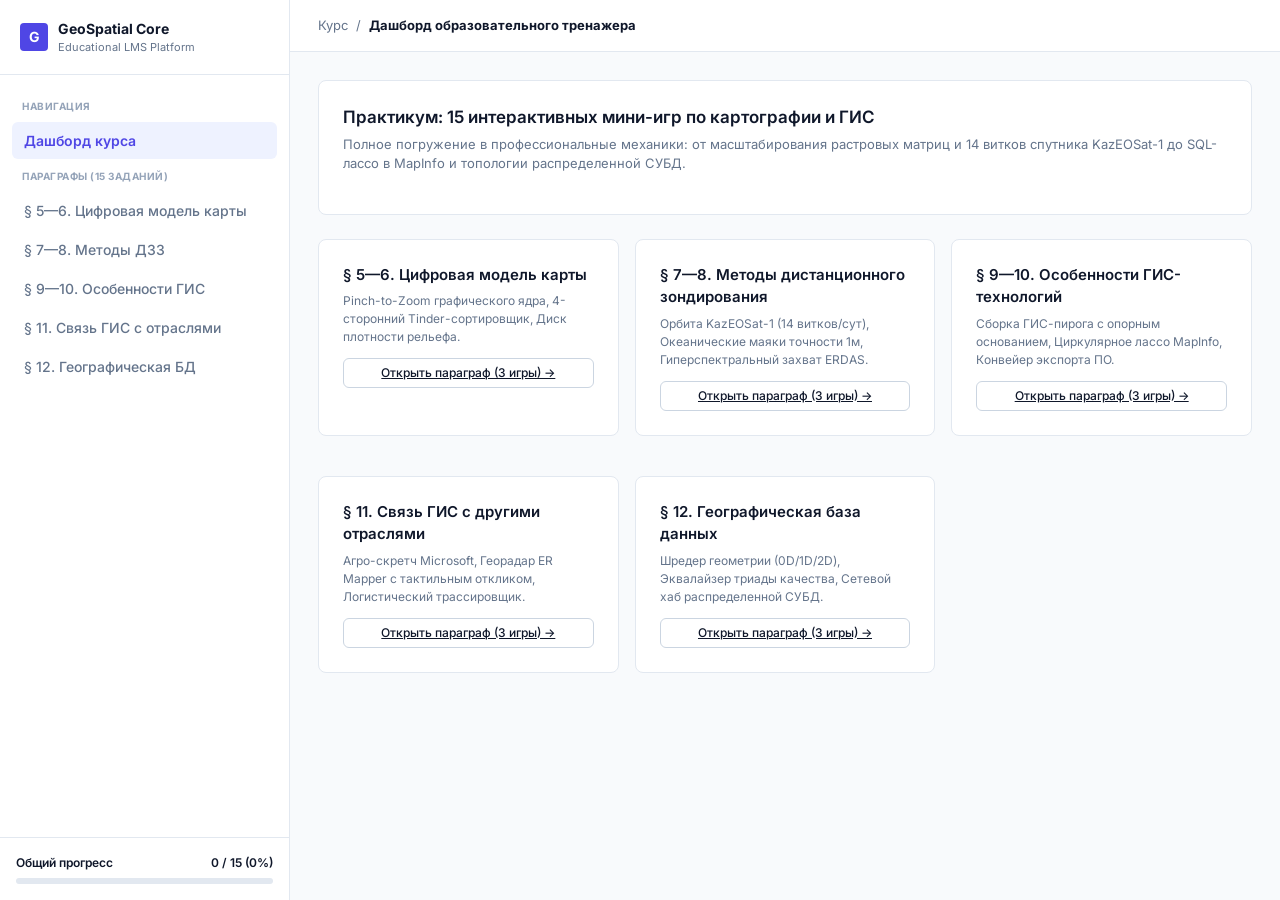
==== index.html @ bfe34178 "updates" ====
<!DOCTYPE html>
<html lang="ru">
<head>
  <meta charset="UTF-8">
  <meta name="viewport" content="width=device-width, initial-scale=1.0">
  <title>GeoSpatial Core LMS — 15 Интерактивных модулей</title>
  <link rel="stylesheet" href="styles.css">
  <link href="https://fonts.googleapis.com/css2?family=Inter:wght@400;500;600;700&family=JetBrains+Mono:wght@400;600&display=swap" rel="stylesheet">
</head>
<body>
  <div class="app-container">
    <aside class="sidebar">
      <div class="brand">
        <div class="brand-icon">G</div>
        <div>
          <strong style="font-size:14px;">GeoSpatial Core</strong>
          <div style="font-size:11px; color:var(--text-muted);">Educational LMS Platform</div>
        </div>
      </div>
      <nav class="nav-group">
        <div class="nav-label">Навигация</div>
        <a href="index.html" class="nav-item active">Дашборд курса</a>
        <div class="nav-label">Параграфы (15 заданий)</div>
        <a href="p5-6.html" class="nav-item">§ 5—6. Цифровая модель карты</a>
        <a href="p7-8.html" class="nav-item">§ 7—8. Методы ДЗЗ</a>
        <a href="p9-10.html" class="nav-item">§ 9—10. Особенности ГИС</a>
        <a href="p11.html" class="nav-item">§ 11. Связь ГИС с отраслями</a>
        <a href="p12.html" class="nav-item">§ 12. Географическая БД</a>
      </nav>
      <div class="sidebar-foot">
        <div style="display:flex; justify-content:space-between; font-size:12px; font-weight:600;">
          <span>Общий прогресс</span>
          <span id="global-label">0 / 15 (0%)</span>
        </div>
        <div class="prog-bar"><div class="prog-fill" id="global-fill"></div></div>
      </div>
    </aside>

    <div class="main-wrapper">
      <header class="header-bar">
        <div class="crumb"><span>Курс</span> <span>/</span> <strong>Дашборд образовательного тренажера</strong></div>
      </header>
      <main class="content">
        <div class="card">
          <h1 class="card-title">Практикум: 15 интерактивных мини-игр по картографии и ГИС</h1>
          <p class="card-subtitle">Полное погружение в профессиональные механики: от масштабирования растровых матриц и 14 витков спутника KazEOSat-1 до SQL-лассо в MapInfo и топологии распределенной СУБД.</p>
        </div>

        <div style="display:grid; grid-template-columns: repeat(auto-fit, minmax(300px, 1fr)); gap:16px;">
          <div class="card">
            <h2 style="font-size:15px; font-weight:600;">§ 5—6. Цифровая модель карты</h2>
            <p style="font-size:12px; color:var(--text-muted); margin:6px 0 12px;">Pinch-to-Zoom графического ядра, 4-сторонний Tinder-сортировщик, Диск плотности рельефа.</p>
            <a href="p5-6.html" class="btn btn-secondary btn-sm" style="width:100%;">Открыть параграф (3 игры) →</a>
          </div>
          <div class="card">
            <h2 style="font-size:15px; font-weight:600;">§ 7—8. Методы дистанционного зондирования</h2>
            <p style="font-size:12px; color:var(--text-muted); margin:6px 0 12px;">Орбита KazEOSat-1 (14 витков/сут), Океанические маяки точности 1м, Гиперспектральный захват ERDAS.</p>
            <a href="p7-8.html" class="btn btn-secondary btn-sm" style="width:100%;">Открыть параграф (3 игры) →</a>
          </div>
          <div class="card">
            <h2 style="font-size:15px; font-weight:600;">§ 9—10. Особенности ГИС-технологий</h2>
            <p style="font-size:12px; color:var(--text-muted); margin:6px 0 12px;">Сборка ГИС-пирога с опорным основанием, Циркулярное лассо MapInfo, Конвейер экспорта ПО.</p>
            <a href="p9-10.html" class="btn btn-secondary btn-sm" style="width:100%;">Открыть параграф (3 игры) →</a>
          </div>
          <div class="card">
            <h2 style="font-size:15px; font-weight:600;">§ 11. Связь ГИС с другими отраслями</h2>
            <p style="font-size:12px; color:var(--text-muted); margin:6px 0 12px;">Агро-скретч Microsoft, Георадар ER Mapper с тактильным откликом, Логистический трассировщик.</p>
            <a href="p11.html" class="btn btn-secondary btn-sm" style="width:100%;">Открыть параграф (3 игры) →</a>
          </div>
          <div class="card">
            <h2 style="font-size:15px; font-weight:600;">§ 12. Географическая база данных</h2>
            <p style="font-size:12px; color:var(--text-muted); margin:6px 0 12px;">Шредер геометрии (0D/1D/2D), Эквалайзер триады качества, Сетевой хаб распределенной СУБД.</p>
            <a href="p12.html" class="btn btn-secondary btn-sm" style="width:100%;">Открыть параграф (3 игры) →</a>
          </div>
        </div>
      </main>
    </div>
  </div>
  <script src="app.js"></script>
</body>
</html>
---- styles.css ----
/* ==========================================================================
   GeoSpatial Core — Strict SaaS Design System (Light Theme)
   ========================================================================== */
:root {
  --bg-app: #f8fafc;
  --bg-surface: #ffffff;
  --bg-subtle: #f1f5f9;
  --bg-hover: #e2e8f0;
  
  --border: #e2e8f0;
  --border-strong: #cbd5e1;
  --border-focus: #4f46e5;

  --text-main: #0f172a;
  --text-muted: #64748b;
  --text-light: #94a3b8;

  --accent: #4f46e5;
  --accent-hover: #4338ca;
  --accent-subtle: #eef2ff;

  --success: #10b981;
  --success-bg: #ecfdf5;
  --success-border: #a7f3d0;
  --success-text: #065f46;

  --danger: #ef4444;
  --danger-bg: #fef2f2;
  --danger-border: #fecaca;
  --danger-text: #991b1b;

  --warning-bg: #fffbeb;
  --warning-border: #fde68a;
  --warning-text: #92400e;

  --radius-sm: 4px;
  --radius-md: 6px;
  --radius-lg: 8px;

  --font-sans: 'Inter', -apple-system, BlinkMacSystemFont, 'Segoe UI', Roboto, sans-serif;
  --font-mono: 'JetBrains Mono', 'Fira Code', Menlo, monospace;
}

* { box-sizing: border-box; margin: 0; padding: 0; }
body {
  background-color: var(--bg-app);
  color: var(--text-main);
  font-family: var(--font-sans);
  font-size: 14px;
  line-height: 1.5;
  -webkit-font-smoothing: antialiased;
}

.app-container { display: flex; min-height: 100vh; }

/* Sidebar */
.sidebar {
  width: 290px;
  background: var(--bg-surface);
  border-right: 1px solid var(--border);
  display: flex;
  flex-direction: column;
  flex-shrink: 0;
}
.brand {
  padding: 18px 20px;
  border-bottom: 1px solid var(--border);
  display: flex;
  align-items: center;
  gap: 10px;
}
.brand-icon {
  width: 28px;
  height: 28px;
  background: var(--accent);
  color: #fff;
  border-radius: var(--radius-sm);
  display: grid;
  place-items: center;
  font-weight: 700;
}
.nav-group { padding: 16px 12px; flex-grow: 1; overflow-y: auto; }
.nav-label {
  font-size: 10px;
  font-weight: 700;
  color: var(--text-light);
  text-transform: uppercase;
  letter-spacing: 0.05em;
  padding: 8px 10px;
}
.nav-item {
  display: flex;
  align-items: center;
  justify-content: space-between;
  padding: 8px 12px;
  color: var(--text-muted);
  text-decoration: none;
  border-radius: var(--radius-md);
  font-weight: 500;
  margin-bottom: 2px;
  transition: all 0.15s;
}
.nav-item:hover { background: var(--bg-subtle); color: var(--text-main); }
.nav-item.active { background: var(--accent-subtle); color: var(--accent); font-weight: 600; }
.badge {
  font-size: 10px;
  font-family: var(--font-mono);
  padding: 2px 6px;
  border-radius: var(--radius-sm);
  background: var(--bg-hover);
  color: var(--text-muted);
}
.badge.done { background: var(--success-bg); color: var(--success); font-weight: 600; }

.sidebar-foot { padding: 16px; border-top: 1px solid var(--border); }
.prog-bar { height: 6px; background: var(--border); border-radius: 99px; overflow: hidden; margin-top: 6px; }
.prog-fill { height: 100%; background: var(--accent); width: 0%; transition: width 0.3s ease; }

/* Main Wrapper */
.main-wrapper { flex-grow: 1; display: flex; flex-direction: column; height: 100vh; overflow-y: auto; }
.header-bar {
  height: 52px;
  border-bottom: 1px solid var(--border);
  background: var(--bg-surface);
  display: flex;
  align-items: center;
  justify-content: space-between;
  padding: 0 28px;
  flex-shrink: 0;
}
.crumb { font-size: 13px; color: var(--text-muted); display: flex; gap: 8px; align-items: center; }
.crumb strong { color: var(--text-main); }

.content { padding: 28px; max-width: 1080px; width: 100%; margin: 0 auto; }

/* Cards & Containers */
.card {
  background: var(--bg-surface);
  border: 1px solid var(--border);
  border-radius: var(--radius-lg);
  padding: 24px;
  margin-bottom: 24px;
}
.card-title { font-size: 17px; font-weight: 600; color: var(--text-main); }
.card-subtitle { font-size: 13px; color: var(--text-muted); margin-top: 4px; margin-bottom: 16px; }

.btn {
  display: inline-flex;
  align-items: center;
  justify-content: center;
  gap: 6px;
  padding: 8px 16px;
  font-size: 13px;
  font-weight: 500;
  border-radius: var(--radius-md);
  border: 1px solid transparent;
  cursor: pointer;
  transition: all 0.15s ease;
  font-family: inherit;
}
.btn-primary { background: var(--accent); color: #fff; }
.btn-primary:hover { background: var(--accent-hover); }
.btn-secondary { background: var(--bg-surface); border-color: var(--border-strong); color: var(--text-main); }
.btn-secondary:hover { background: var(--bg-subtle); }
.btn-sm { padding: 5px 10px; font-size: 12px; }

.status-callout {
  padding: 12px 16px;
  border-radius: var(--radius-md);
  margin-top: 14px;
  font-size: 13px;
  display: none;
}
.status-callout.show { display: block; }
.status-callout.ok { background: var(--success-bg); border: 1px solid var(--success-border); color: var(--success-text); }
.status-callout.err { background: var(--danger-bg); border: 1px solid var(--danger-border); color: var(--danger-text); }

/* Interactive Chips & Slots */
.token-chip {
  padding: 8px 14px;
  background: var(--bg-surface);
  border: 1.5px solid var(--border-strong);
  border-radius: var(--radius-md);
  font-size: 12px;
  font-weight: 600;
  cursor: pointer;
  user-select: none;
  transition: all 0.15s ease;
  display: inline-flex;
  align-items: center;
  gap: 6px;
}
.token-chip:hover { border-color: var(--accent); background: var(--bg-subtle); }
.token-chip.selected {
  border-color: var(--accent) !important;
  background-color: var(--accent-subtle) !important;
  color: var(--accent) !important;
  box-shadow: 0 0 0 3px rgba(79, 70, 229, 0.2);
  transform: translateY(-2px);
}
.token-chip.disabled { opacity: 0.35; pointer-events: none; }

.layer-slot, .map-window {
  cursor: pointer;
  transition: all 0.15s ease;
}
.layer-slot:hover, .map-window:hover { border-color: var(--accent); }
.layer-slot.filled {
  border-style: solid;
  border-color: var(--accent);
  background: var(--accent-subtle);
  color: var(--accent);
  font-weight: 600;
}

.drag-hint { font-size: 11px; color: var(--text-light); margin-top: 6px; display: flex; align-items: center; gap: 4px; }

/* § 5-6 Game 1: Zoom Split */
.zoom-split { display: grid; grid-template-columns: 1fr 1fr; gap: 14px; }
.map-window {
  background: #fff;
  border: 2px dashed var(--border-strong);
  border-radius: var(--radius-md);
  height: 220px;
  display: flex;
  flex-direction: column;
  align-items: center;
  justify-content: center;
  position: relative;
  overflow: hidden;
  user-select: none;
}
.pixel-canvas-box {
  width: 100px;
  height: 100px;
  display: flex;
  align-items: center;
  justify-content: center;
  transition: transform 0.2s cubic-bezier(0.4, 0, 0.2, 1);
}

/* § 5-6 Game 2: Tinder Swipe */
.tinder-zone {
  height: 300px;
  position: relative;
  display: flex;
  align-items: center;
  justify-content: center;
  background: var(--bg-app);
  border: 1px solid var(--border);
  border-radius: var(--radius-md);
  overflow: hidden;
  touch-action: none;
}
.swipe-target {
  position: absolute;
  font-size: 11px;
  font-weight: 700;
  color: var(--text-muted);
  padding: 6px 12px;
  background: var(--bg-surface);
  border: 1px solid var(--border-strong);
  border-radius: var(--radius-sm);
  z-index: 2;
  pointer-events: none;
}
.swipe-top { top: 10px; }
.swipe-right { right: 10px; }
.swipe-bottom { bottom: 10px; }
.swipe-left { left: 10px; }

.tinder-card {
  width: 240px;
  min-height: 130px;
  padding: 20px;
  background: var(--bg-surface);
  border: 1.5px solid var(--border-strong);
  border-radius: var(--radius-lg);
  box-shadow: 0 10px 25px -5px rgba(0, 0, 0, 0.08);
  display: flex;
  align-items: center;
  justify-content: center;
  text-align: center;
  font-weight: 600;
  font-size: 14px;
  cursor: grab;
  user-select: none;
  position: absolute;
  z-index: 10;
  transition: box-shadow 0.2s ease;
}
.tinder-card:active { cursor: grabbing; box-shadow: 0 20px 30px -10px rgba(0, 0, 0, 0.15); }

/* § 5-6 Game 3: Rotary Dial */
.rotary-layout {
  display: grid;
  grid-template-columns: 1fr 220px;
  gap: 20px;
  align-items: center;
}
.landscape-view {
  height: 200px;
  background: #ffffff;
  border: 1px solid var(--border);
  border-radius: var(--radius-md);
  position: relative;
  overflow: hidden;
}
.rotary-controller {
  display: flex;
  flex-direction: column;
  align-items: center;
  justify-content: center;
}
.dial-housing {
  width: 140px;
  height: 140px;
  border-radius: 50%;
  background: conic-gradient(from 0deg, #e2e8f0, #ffffff, #cbd5e1, #ffffff, #e2e8f0);
  border: 3px solid var(--border-strong);
  box-shadow: inset 0 2px 4px rgba(255,255,255,0.8), 0 6px 16px rgba(0,0,0,0.1);
  position: relative;
  cursor: pointer;
  touch-action: none;
  user-select: none;
}
.dial-marker {
  position: absolute;
  top: 12px;
  left: 50%;
  transform: translateX(-50%);
  width: 10px;
  height: 10px;
  background: var(--accent);
  border-radius: 50%;
  box-shadow: 0 0 6px var(--accent);
}

/* Canvas Tracers */
.canvas-holder {
  position: relative;
  width: 100%;
  height: 240px;
  background: #ffffff;
  border: 1px solid var(--border);
  border-radius: var(--radius-md);
  touch-action: none;
}
canvas { width: 100%; height: 100%; display: block; }

/* § 9-10 Game 1: Layer Stacking */
.stack-bench { display: grid; grid-template-columns: 240px 1fr; gap: 16px; min-height: 230px; }
.layer-slot {
  border: 2px dashed var(--border-strong);
  border-radius: var(--radius-md);
  height: 46px;
  margin-bottom: 8px;
  display: grid;
  place-items: center;
  font-size: 12px;
  color: var(--text-muted);
}

/* § 12 Game 2: Audio Sliders */
.faders-grid { display: flex; justify-content: space-around; padding: 20px 0; background: var(--bg-surface); border: 1px solid var(--border); border-radius: var(--radius-md); }
.fader-col { display: flex; flex-direction: column; align-items: center; gap: 12px; }
.fader-col input[type=range] {
  writing-mode: vertical-lr;
  direction: rtl;
  width: 20px;
  height: 140px;
  cursor: pointer;
}

@media (max-width: 768px) {
  .app-container { flex-direction: column; }
  .sidebar { width: 100%; }
  .main-wrapper { height: auto; }
  .zoom-split, .stack-bench, .rotary-layout { grid-template-columns: 1fr; }
}

/* ==========================================================================
   TRUE 3D SCENE & ISOMETRIC PROJECTIONS
   ========================================================================== */

/* 3D Изометрическая сцена слоев ГИС */
.scene-3d-wrapper {
  perspective: 1000px;
  width: 100%;
  height: 320px;
  background: radial-gradient(circle at 50% 30%, #ffffff 0%, #f1f5f9 100%);
  border: 1px solid var(--border);
  border-radius: var(--radius-md);
  display: flex;
  align-items: center;
  justify-content: center;
  overflow: hidden;
  position: relative;
}

.stage-3d {
  width: 260px;
  height: 200px;
  position: relative;
  transform-style: preserve-3d;
  transform: rotateX(55deg) rotateZ(-35deg);
  transition: transform 0.5s cubic-bezier(0.2, 0.8, 0.2, 1);
}

.layer-plane-3d {
  position: absolute;
  width: 100%;
  height: 100%;
  border-radius: var(--radius-md);
  border: 2px dashed var(--border-strong);
  background: rgba(255, 255, 255, 0.7);
  box-shadow: 0 10px 20px rgba(0, 0, 0, 0.05);
  display: flex;
  flex-direction: column;
  align-items: center;
  justify-content: center;
  font-weight: 600;
  font-size: 13px;
  transition: all 0.4s cubic-bezier(0.34, 1.56, 0.64, 1);
  transform: translateZ(var(--z-offset, 0px));
}

.layer-plane-3d.filled {
  border-style: solid;
  border-color: var(--accent);
  background: rgba(238, 242, 255, 0.85);
  color: var(--accent);
  box-shadow: 0 15px 30px rgba(79, 70, 229, 0.15);
}

.layer-plane-3d.locked-base {
  border-color: #10b981 !important;
  background: rgba(236, 253, 245, 0.9) !important;
  color: #065f46 !important;
}

/* 3D Canvas вьюпорты */
.viewport-3d-canvas {
  width: 100%;
  height: 250px;
  background: #ffffff;
  border: 1px solid var(--border);
  border-radius: var(--radius-md);
  cursor: grab;
  touch-action: none;
}
.viewport-3d-canvas:active {
  cursor: grabbing;
}
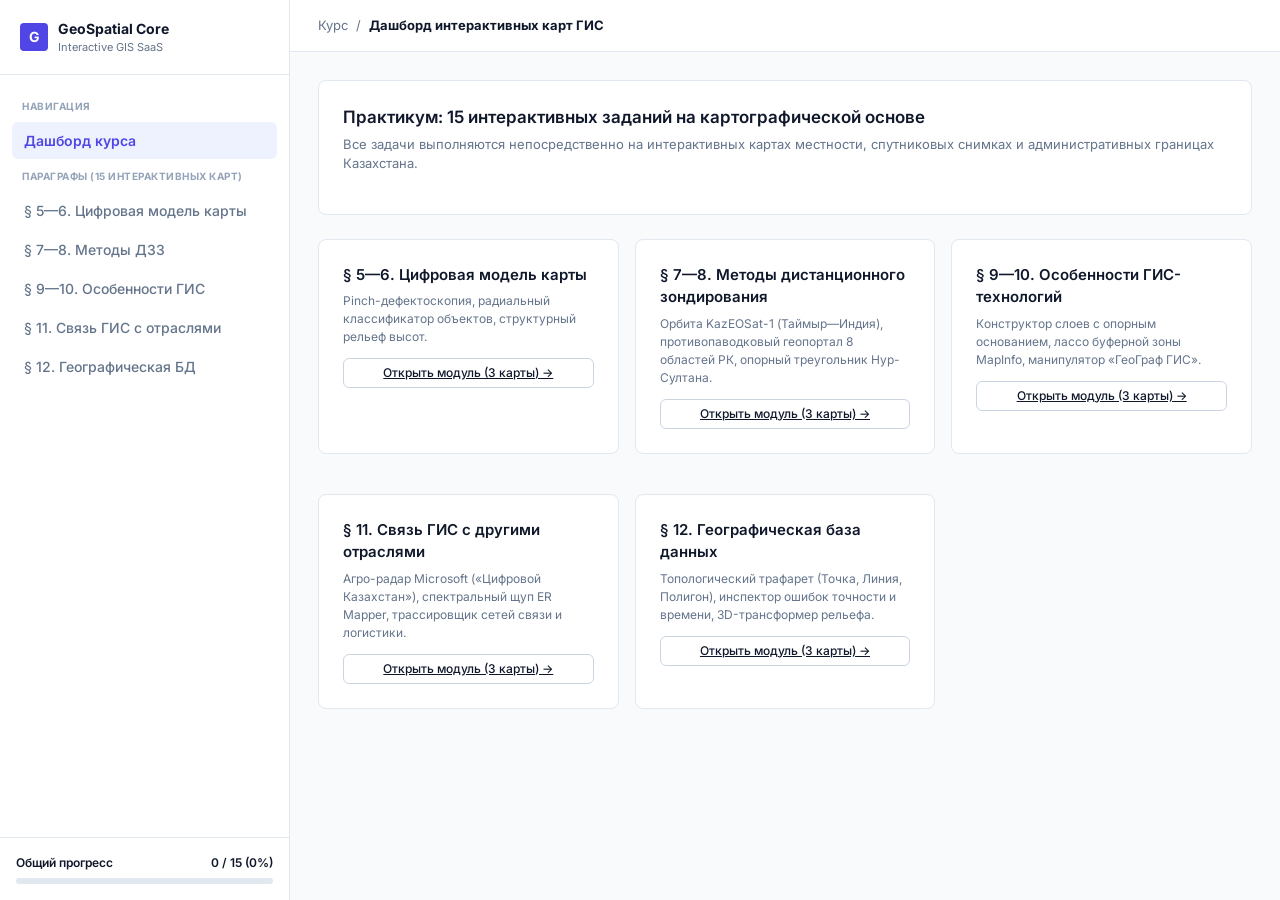
==== commit 45e2182c: "update" ====
--- a/index.html
+++ b/index.html
@@ -3,7 +3,7 @@
 <head>
   <meta charset="UTF-8">
   <meta name="viewport" content="width=device-width, initial-scale=1.0">
-  <title>GeoSpatial Core LMS — 15 Интерактивных модулей</title>
+  <title>GeoSpatial Core LMS — Цифровые карты и ДЗЗ</title>
   <link rel="stylesheet" href="styles.css">
   <link href="https://fonts.googleapis.com/css2?family=Inter:wght@400;500;600;700&family=JetBrains+Mono:wght@400;600&display=swap" rel="stylesheet">
 </head>
@@ -14,13 +14,13 @@
         <div class="brand-icon">G</div>
         <div>
           <strong style="font-size:14px;">GeoSpatial Core</strong>
-          <div style="font-size:11px; color:var(--text-muted);">Educational LMS Platform</div>
+          <div style="font-size:11px; color:var(--text-muted);">Interactive GIS SaaS</div>
         </div>
       </div>
       <nav class="nav-group">
         <div class="nav-label">Навигация</div>
         <a href="index.html" class="nav-item active">Дашборд курса</a>
-        <div class="nav-label">Параграфы (15 заданий)</div>
+        <div class="nav-label">Параграфы (15 интерактивных карт)</div>
         <a href="p5-6.html" class="nav-item">§ 5—6. Цифровая модель карты</a>
         <a href="p7-8.html" class="nav-item">§ 7—8. Методы ДЗЗ</a>
         <a href="p9-10.html" class="nav-item">§ 9—10. Особенности ГИС</a>
@@ -38,39 +38,39 @@
 
     <div class="main-wrapper">
       <header class="header-bar">
-        <div class="crumb"><span>Курс</span> <span>/</span> <strong>Дашборд образовательного тренажера</strong></div>
+        <div class="crumb"><span>Курс</span> <span>/</span> <strong>Дашборд интерактивных карт ГИС</strong></div>
       </header>
       <main class="content">
         <div class="card">
-          <h1 class="card-title">Практикум: 15 интерактивных мини-игр по картографии и ГИС</h1>
-          <p class="card-subtitle">Полное погружение в профессиональные механики: от масштабирования растровых матриц и 14 витков спутника KazEOSat-1 до SQL-лассо в MapInfo и топологии распределенной СУБД.</p>
+          <h1 class="card-title">Практикум: 15 интерактивных заданий на картографической основе</h1>
+          <p class="card-subtitle">Все задачи выполняются непосредственно на интерактивных картах местности, спутниковых снимках и административных границах Казахстана.</p>
         </div>
 
         <div style="display:grid; grid-template-columns: repeat(auto-fit, minmax(300px, 1fr)); gap:16px;">
           <div class="card">
             <h2 style="font-size:15px; font-weight:600;">§ 5—6. Цифровая модель карты</h2>
-            <p style="font-size:12px; color:var(--text-muted); margin:6px 0 12px;">Pinch-to-Zoom графического ядра, 4-сторонний Tinder-сортировщик, Диск плотности рельефа.</p>
-            <a href="p5-6.html" class="btn btn-secondary btn-sm" style="width:100%;">Открыть параграф (3 игры) →</a>
+            <p style="font-size:12px; color:var(--text-muted); margin:6px 0 12px;">Pinch-дефектоскопия, радиальный классификатор объектов, структурный рельеф высот.</p>
+            <a href="p5-6.html" class="btn btn-secondary btn-sm" style="width:100%;">Открыть модуль (3 карты) →</a>
           </div>
           <div class="card">
             <h2 style="font-size:15px; font-weight:600;">§ 7—8. Методы дистанционного зондирования</h2>
-            <p style="font-size:12px; color:var(--text-muted); margin:6px 0 12px;">Орбита KazEOSat-1 (14 витков/сут), Океанические маяки точности 1м, Гиперспектральный захват ERDAS.</p>
-            <a href="p7-8.html" class="btn btn-secondary btn-sm" style="width:100%;">Открыть параграф (3 игры) →</a>
+            <p style="font-size:12px; color:var(--text-muted); margin:6px 0 12px;">Орбита KazEOSat-1 (Таймыр—Индия), противопаводковый геопортал 8 областей РК, опорный треугольник Нур-Султана.</p>
+            <a href="p7-8.html" class="btn btn-secondary btn-sm" style="width:100%;">Открыть модуль (3 карты) →</a>
           </div>
           <div class="card">
             <h2 style="font-size:15px; font-weight:600;">§ 9—10. Особенности ГИС-технологий</h2>
-            <p style="font-size:12px; color:var(--text-muted); margin:6px 0 12px;">Сборка ГИС-пирога с опорным основанием, Циркулярное лассо MapInfo, Конвейер экспорта ПО.</p>
-            <a href="p9-10.html" class="btn btn-secondary btn-sm" style="width:100%;">Открыть параграф (3 игры) →</a>
+            <p style="font-size:12px; color:var(--text-muted); margin:6px 0 12px;">Конструктор слоев с опорным основанием, лассо буферной зоны MapInfo, манипулятор «ГеоГраф ГИС».</p>
+            <a href="p9-10.html" class="btn btn-secondary btn-sm" style="width:100%;">Открыть модуль (3 карты) →</a>
           </div>
           <div class="card">
             <h2 style="font-size:15px; font-weight:600;">§ 11. Связь ГИС с другими отраслями</h2>
-            <p style="font-size:12px; color:var(--text-muted); margin:6px 0 12px;">Агро-скретч Microsoft, Георадар ER Mapper с тактильным откликом, Логистический трассировщик.</p>
-            <a href="p11.html" class="btn btn-secondary btn-sm" style="width:100%;">Открыть параграф (3 игры) →</a>
+            <p style="font-size:12px; color:var(--text-muted); margin:6px 0 12px;">Агро-радар Microsoft («Цифровой Казахстан»), спектральный щуп ER Mapper, трассировщик сетей связи и логистики.</p>
+            <a href="p11.html" class="btn btn-secondary btn-sm" style="width:100%;">Открыть модуль (3 карты) →</a>
           </div>
           <div class="card">
             <h2 style="font-size:15px; font-weight:600;">§ 12. Географическая база данных</h2>
-            <p style="font-size:12px; color:var(--text-muted); margin:6px 0 12px;">Шредер геометрии (0D/1D/2D), Эквалайзер триады качества, Сетевой хаб распределенной СУБД.</p>
-            <a href="p12.html" class="btn btn-secondary btn-sm" style="width:100%;">Открыть параграф (3 игры) →</a>
+            <p style="font-size:12px; color:var(--text-muted); margin:6px 0 12px;">Топологический трафарет (Точка, Линия, Полигон), инспектор ошибок точности и времени, 3D-трансформер рельефа.</p>
+            <a href="p12.html" class="btn btn-secondary btn-sm" style="width:100%;">Открыть модуль (3 карты) →</a>
           </div>
         </div>
       </main>
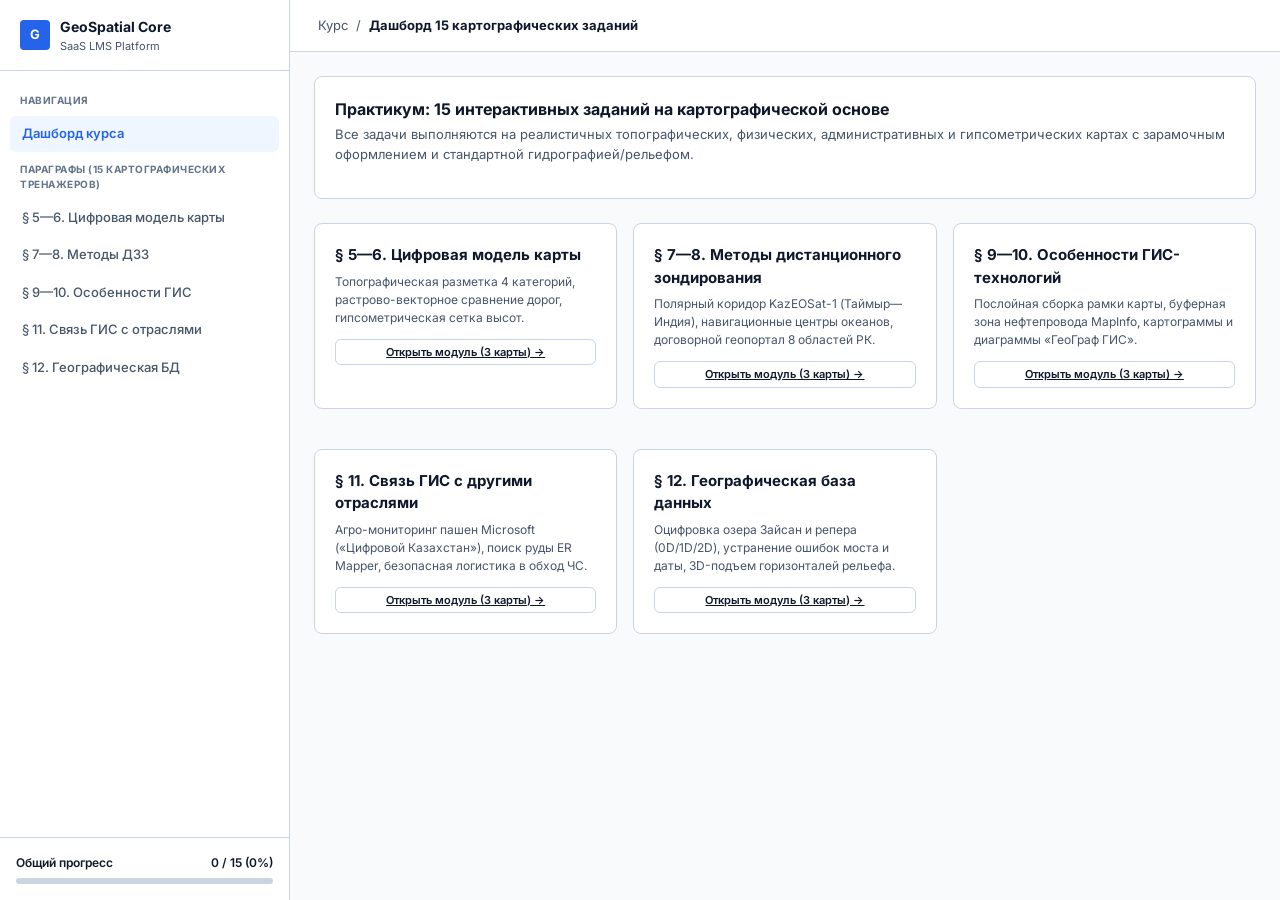
==== commit 249055fe: "update" ====
--- a/index.html
+++ b/index.html
@@ -3,7 +3,7 @@
 <head>
   <meta charset="UTF-8">
   <meta name="viewport" content="width=device-width, initial-scale=1.0">
-  <title>GeoSpatial Core LMS — Цифровые карты и ДЗЗ</title>
+  <title>GeoSpatial Core LMS — Картография и ГИС</title>
   <link rel="stylesheet" href="styles.css">
   <link href="https://fonts.googleapis.com/css2?family=Inter:wght@400;500;600;700&family=JetBrains+Mono:wght@400;600&display=swap" rel="stylesheet">
 </head>
@@ -14,13 +14,13 @@
         <div class="brand-icon">G</div>
         <div>
           <strong style="font-size:14px;">GeoSpatial Core</strong>
-          <div style="font-size:11px; color:var(--text-muted);">Interactive GIS SaaS</div>
+          <div style="font-size:11px; color:var(--text-muted);">SaaS LMS Platform</div>
         </div>
       </div>
       <nav class="nav-group">
         <div class="nav-label">Навигация</div>
         <a href="index.html" class="nav-item active">Дашборд курса</a>
-        <div class="nav-label">Параграфы (15 интерактивных карт)</div>
+        <div class="nav-label">Параграфы (15 картографических тренажеров)</div>
         <a href="p5-6.html" class="nav-item">§ 5—6. Цифровая модель карты</a>
         <a href="p7-8.html" class="nav-item">§ 7—8. Методы ДЗЗ</a>
         <a href="p9-10.html" class="nav-item">§ 9—10. Особенности ГИС</a>
@@ -38,38 +38,38 @@
 
     <div class="main-wrapper">
       <header class="header-bar">
-        <div class="crumb"><span>Курс</span> <span>/</span> <strong>Дашборд интерактивных карт ГИС</strong></div>
+        <div class="crumb"><span>Курс</span> <span>/</span> <strong>Дашборд 15 картографических заданий</strong></div>
       </header>
       <main class="content">
         <div class="card">
           <h1 class="card-title">Практикум: 15 интерактивных заданий на картографической основе</h1>
-          <p class="card-subtitle">Все задачи выполняются непосредственно на интерактивных картах местности, спутниковых снимках и административных границах Казахстана.</p>
+          <p class="card-subtitle">Все задачи выполняются на реалистичных топографических, физических, административных и гипсометрических картах с зарамочным оформлением и стандартной гидрографией/рельефом.</p>
         </div>
 
         <div style="display:grid; grid-template-columns: repeat(auto-fit, minmax(300px, 1fr)); gap:16px;">
           <div class="card">
-            <h2 style="font-size:15px; font-weight:600;">§ 5—6. Цифровая модель карты</h2>
-            <p style="font-size:12px; color:var(--text-muted); margin:6px 0 12px;">Pinch-дефектоскопия, радиальный классификатор объектов, структурный рельеф высот.</p>
+            <h2 style="font-size:15px; font-weight:700;">§ 5—6. Цифровая модель карты</h2>
+            <p style="font-size:12px; color:var(--text-muted); margin:6px 0 12px;">Топографическая разметка 4 категорий, растрово-векторное сравнение дорог, гипсометрическая сетка высот.</p>
             <a href="p5-6.html" class="btn btn-secondary btn-sm" style="width:100%;">Открыть модуль (3 карты) →</a>
           </div>
           <div class="card">
-            <h2 style="font-size:15px; font-weight:600;">§ 7—8. Методы дистанционного зондирования</h2>
-            <p style="font-size:12px; color:var(--text-muted); margin:6px 0 12px;">Орбита KazEOSat-1 (Таймыр—Индия), противопаводковый геопортал 8 областей РК, опорный треугольник Нур-Султана.</p>
+            <h2 style="font-size:15px; font-weight:700;">§ 7—8. Методы дистанционного зондирования</h2>
+            <p style="font-size:12px; color:var(--text-muted); margin:6px 0 12px;">Полярный коридор KazEOSat-1 (Таймыр—Индия), навигационные центры океанов, договорной геопортал 8 областей РК.</p>
             <a href="p7-8.html" class="btn btn-secondary btn-sm" style="width:100%;">Открыть модуль (3 карты) →</a>
           </div>
           <div class="card">
-            <h2 style="font-size:15px; font-weight:600;">§ 9—10. Особенности ГИС-технологий</h2>
-            <p style="font-size:12px; color:var(--text-muted); margin:6px 0 12px;">Конструктор слоев с опорным основанием, лассо буферной зоны MapInfo, манипулятор «ГеоГраф ГИС».</p>
+            <h2 style="font-size:15px; font-weight:700;">§ 9—10. Особенности ГИС-технологий</h2>
+            <p style="font-size:12px; color:var(--text-muted); margin:6px 0 12px;">Послойная сборка рамки карты, буферная зона нефтепровода MapInfo, картограммы и диаграммы «ГеоГраф ГИС».</p>
             <a href="p9-10.html" class="btn btn-secondary btn-sm" style="width:100%;">Открыть модуль (3 карты) →</a>
           </div>
           <div class="card">
-            <h2 style="font-size:15px; font-weight:600;">§ 11. Связь ГИС с другими отраслями</h2>
-            <p style="font-size:12px; color:var(--text-muted); margin:6px 0 12px;">Агро-радар Microsoft («Цифровой Казахстан»), спектральный щуп ER Mapper, трассировщик сетей связи и логистики.</p>
+            <h2 style="font-size:15px; font-weight:700;">§ 11. Связь ГИС с другими отраслями</h2>
+            <p style="font-size:12px; color:var(--text-muted); margin:6px 0 12px;">Агро-мониторинг пашен Microsoft («Цифровой Казахстан»), поиск руды ER Mapper, безопасная логистика в обход ЧС.</p>
             <a href="p11.html" class="btn btn-secondary btn-sm" style="width:100%;">Открыть модуль (3 карты) →</a>
           </div>
           <div class="card">
-            <h2 style="font-size:15px; font-weight:600;">§ 12. Географическая база данных</h2>
-            <p style="font-size:12px; color:var(--text-muted); margin:6px 0 12px;">Топологический трафарет (Точка, Линия, Полигон), инспектор ошибок точности и времени, 3D-трансформер рельефа.</p>
+            <h2 style="font-size:15px; font-weight:700;">§ 12. Географическая база данных</h2>
+            <p style="font-size:12px; color:var(--text-muted); margin:6px 0 12px;">Оцифровка озера Зайсан и репера (0D/1D/2D), устранение ошибок моста и даты, 3D-подъем горизонталей рельефа.</p>
             <a href="p12.html" class="btn btn-secondary btn-sm" style="width:100%;">Открыть модуль (3 карты) →</a>
           </div>
         </div>
--- a/styles.css
+++ b/styles.css
@@ -1,5 +1,5 @@
 /* ==========================================================================
-   GeoSpatial Core — Strict SaaS Design System (Light Theme)
+   GeoSpatial Core — Cartographic SaaS Design System (Light Theme)
    ========================================================================== */
 :root {
   --bg-app: #f8fafc;
@@ -7,38 +7,42 @@
   --bg-subtle: #f1f5f9;
   --bg-hover: #e2e8f0;
   
-  --border: #e2e8f0;
-  --border-strong: #cbd5e1;
-  --border-focus: #4f46e5;
+  --border: #cbd5e1;
+  --border-strong: #94a3b8;
+  --border-focus: #3b82f6;
 
   --text-main: #0f172a;
-  --text-muted: #64748b;
-  --text-light: #94a3b8;
-
-  --accent: #4f46e5;
-  --accent-hover: #4338ca;
-  --accent-subtle: #eef2ff;
-
-  --success: #10b981;
-  --success-bg: #ecfdf5;
-  --success-border: #a7f3d0;
-  --success-text: #065f46;
-
-  --danger: #ef4444;
+  --text-muted: #475569;
+  --text-light: #64748b;
+
+  --accent: #2563eb;
+  --accent-hover: #1d4ed8;
+  --accent-subtle: #eff6ff;
+
+  --topo-water: #0284c7;
+  --topo-water-bg: #e0f2fe;
+  --topo-forest: #15803d;
+  --topo-forest-bg: #dcfce7;
+  --topo-contour: #9a3412;
+  --topo-contour-bg: #ffedd5;
+  --topo-road: #dc2626;
+
+  --success: #16a34a;
+  --success-bg: #f0fdf4;
+  --success-border: #bbf7d0;
+  --success-text: #14532d;
+
+  --danger: #dc2626;
   --danger-bg: #fef2f2;
   --danger-border: #fecaca;
-  --danger-text: #991b1b;
-
-  --warning-bg: #fffbeb;
-  --warning-border: #fde68a;
-  --warning-text: #92400e;
+  --danger-text: #7f1d1d;
 
   --radius-sm: 4px;
   --radius-md: 6px;
   --radius-lg: 8px;
 
   --font-sans: 'Inter', -apple-system, BlinkMacSystemFont, 'Segoe UI', Roboto, sans-serif;
-  --font-mono: 'JetBrains Mono', 'Fira Code', Menlo, monospace;
+  --font-mono: 'JetBrains Mono', monospace;
 }
 
 * { box-sizing: border-box; margin: 0; padding: 0; }
@@ -46,7 +50,7 @@
   background-color: var(--bg-app);
   color: var(--text-main);
   font-family: var(--font-sans);
-  font-size: 14px;
+  font-size: 13px;
   line-height: 1.5;
   -webkit-font-smoothing: antialiased;
 }
@@ -63,15 +67,15 @@
   flex-shrink: 0;
 }
 .brand {
-  padding: 18px 20px;
+  padding: 16px 20px;
   border-bottom: 1px solid var(--border);
   display: flex;
   align-items: center;
   gap: 10px;
 }
 .brand-icon {
-  width: 28px;
-  height: 28px;
+  width: 30px;
+  height: 30px;
   background: var(--accent);
   color: #fff;
   border-radius: var(--radius-sm);
@@ -79,7 +83,7 @@
   place-items: center;
   font-weight: 700;
 }
-.nav-group { padding: 16px 12px; flex-grow: 1; overflow-y: auto; }
+.nav-group { padding: 14px 10px; flex-grow: 1; overflow-y: auto; }
 .nav-label {
   font-size: 10px;
   font-weight: 700;
@@ -131,27 +135,27 @@
 .crumb { font-size: 13px; color: var(--text-muted); display: flex; gap: 8px; align-items: center; }
 .crumb strong { color: var(--text-main); }
 
-.content { padding: 28px; max-width: 1080px; width: 100%; margin: 0 auto; }
+.content { padding: 24px; max-width: 1100px; width: 100%; margin: 0 auto; }
 
 /* Cards & Containers */
 .card {
   background: var(--bg-surface);
   border: 1px solid var(--border);
   border-radius: var(--radius-lg);
-  padding: 24px;
+  padding: 20px;
   margin-bottom: 24px;
 }
-.card-title { font-size: 17px; font-weight: 600; color: var(--text-main); }
-.card-subtitle { font-size: 13px; color: var(--text-muted); margin-top: 4px; margin-bottom: 16px; }
+.card-title { font-size: 16px; font-weight: 700; color: var(--text-main); }
+.card-subtitle { font-size: 13px; color: var(--text-muted); margin-top: 4px; margin-bottom: 14px; }
 
 .btn {
   display: inline-flex;
   align-items: center;
   justify-content: center;
   gap: 6px;
-  padding: 8px 16px;
-  font-size: 13px;
-  font-weight: 500;
+  padding: 7px 14px;
+  font-size: 12px;
+  font-weight: 600;
   border-radius: var(--radius-md);
   border: 1px solid transparent;
   cursor: pointer;
@@ -160,9 +164,9 @@
 }
 .btn-primary { background: var(--accent); color: #fff; }
 .btn-primary:hover { background: var(--accent-hover); }
-.btn-secondary { background: var(--bg-surface); border-color: var(--border-strong); color: var(--text-main); }
+.btn-secondary { background: var(--bg-surface); border-color: var(--border); color: var(--text-main); }
 .btn-secondary:hover { background: var(--bg-subtle); }
-.btn-sm { padding: 5px 10px; font-size: 12px; }
+.btn-sm { padding: 4px 10px; font-size: 11px; }
 
 .status-callout {
   padding: 12px 16px;
@@ -175,9 +179,24 @@
 .status-callout.ok { background: var(--success-bg); border: 1px solid var(--success-border); color: var(--success-text); }
 .status-callout.err { background: var(--danger-bg); border: 1px solid var(--danger-border); color: var(--danger-text); }
 
-/* Interactive Chips & Slots */
+/* Cartographic Neatline Frame */
+.map-viewport-frame {
+  position: relative;
+  width: 100%;
+  height: 320px;
+  background: #fffdfa; /* Warm cartographic paper */
+  border: 2px solid #334155;
+  border-radius: var(--radius-md);
+  box-shadow: inset 0 0 0 4px #ffffff, inset 0 0 0 5px #64748b;
+  overflow: hidden;
+  user-select: none;
+  touch-action: none;
+}
+.map-viewport-frame svg { width: 100%; height: 100%; display: block; }
+
+/* Interactive Chips */
 .token-chip {
-  padding: 8px 14px;
+  padding: 6px 12px;
   background: var(--bg-surface);
   border: 1.5px solid var(--border-strong);
   border-radius: var(--radius-md);
@@ -195,260 +214,43 @@
   border-color: var(--accent) !important;
   background-color: var(--accent-subtle) !important;
   color: var(--accent) !important;
-  box-shadow: 0 0 0 3px rgba(79, 70, 229, 0.2);
-  transform: translateY(-2px);
+  box-shadow: 0 0 0 3px rgba(37, 99, 235, 0.2);
 }
 .token-chip.disabled { opacity: 0.35; pointer-events: none; }
 
-.layer-slot, .map-window {
+/* Map Object States */
+.map-clickable-feature {
   cursor: pointer;
-  transition: all 0.15s ease;
-}
-.layer-slot:hover, .map-window:hover { border-color: var(--accent); }
-.layer-slot.filled {
-  border-style: solid;
-  border-color: var(--accent);
-  background: var(--accent-subtle);
-  color: var(--accent);
-  font-weight: 600;
-}
-
-.drag-hint { font-size: 11px; color: var(--text-light); margin-top: 6px; display: flex; align-items: center; gap: 4px; }
-
-/* § 5-6 Game 1: Zoom Split */
-.zoom-split { display: grid; grid-template-columns: 1fr 1fr; gap: 14px; }
-.map-window {
-  background: #fff;
-  border: 2px dashed var(--border-strong);
-  border-radius: var(--radius-md);
+  transition: opacity 0.2s, stroke-width 0.2s;
+}
+.map-clickable-feature:hover {
+  opacity: 0.8;
+  stroke-width: 3;
+}
+
+/* 3D Surface for Terrain Extrusion */
+.scene-3d-perspective {
+  perspective: 1000px;
+  width: 100%;
+  height: 300px;
+  background: #fdfbf7;
+  border: 2px solid #334155;
+  border-radius: var(--radius-md);
+  display: flex;
+  align-items: center;
+  justify-content: center;
+  overflow: hidden;
+}
+.terrain-3d-sheet {
+  width: 360px;
   height: 220px;
-  display: flex;
-  flex-direction: column;
-  align-items: center;
-  justify-content: center;
   position: relative;
-  overflow: hidden;
-  user-select: none;
-}
-.pixel-canvas-box {
-  width: 100px;
-  height: 100px;
-  display: flex;
-  align-items: center;
-  justify-content: center;
-  transition: transform 0.2s cubic-bezier(0.4, 0, 0.2, 1);
-}
-
-/* § 5-6 Game 2: Tinder Swipe */
-.tinder-zone {
-  height: 300px;
-  position: relative;
-  display: flex;
-  align-items: center;
-  justify-content: center;
-  background: var(--bg-app);
-  border: 1px solid var(--border);
-  border-radius: var(--radius-md);
-  overflow: hidden;
-  touch-action: none;
-}
-.swipe-target {
-  position: absolute;
-  font-size: 11px;
-  font-weight: 700;
-  color: var(--text-muted);
-  padding: 6px 12px;
-  background: var(--bg-surface);
-  border: 1px solid var(--border-strong);
-  border-radius: var(--radius-sm);
-  z-index: 2;
-  pointer-events: none;
-}
-.swipe-top { top: 10px; }
-.swipe-right { right: 10px; }
-.swipe-bottom { bottom: 10px; }
-.swipe-left { left: 10px; }
-
-.tinder-card {
-  width: 240px;
-  min-height: 130px;
-  padding: 20px;
-  background: var(--bg-surface);
-  border: 1.5px solid var(--border-strong);
-  border-radius: var(--radius-lg);
-  box-shadow: 0 10px 25px -5px rgba(0, 0, 0, 0.08);
-  display: flex;
-  align-items: center;
-  justify-content: center;
-  text-align: center;
-  font-weight: 600;
-  font-size: 14px;
-  cursor: grab;
-  user-select: none;
-  position: absolute;
-  z-index: 10;
-  transition: box-shadow 0.2s ease;
-}
-.tinder-card:active { cursor: grabbing; box-shadow: 0 20px 30px -10px rgba(0, 0, 0, 0.15); }
-
-/* § 5-6 Game 3: Rotary Dial */
-.rotary-layout {
-  display: grid;
-  grid-template-columns: 1fr 220px;
-  gap: 20px;
-  align-items: center;
-}
-.landscape-view {
-  height: 200px;
-  background: #ffffff;
-  border: 1px solid var(--border);
-  border-radius: var(--radius-md);
-  position: relative;
-  overflow: hidden;
-}
-.rotary-controller {
-  display: flex;
-  flex-direction: column;
-  align-items: center;
-  justify-content: center;
-}
-.dial-housing {
-  width: 140px;
-  height: 140px;
-  border-radius: 50%;
-  background: conic-gradient(from 0deg, #e2e8f0, #ffffff, #cbd5e1, #ffffff, #e2e8f0);
-  border: 3px solid var(--border-strong);
-  box-shadow: inset 0 2px 4px rgba(255,255,255,0.8), 0 6px 16px rgba(0,0,0,0.1);
-  position: relative;
-  cursor: pointer;
-  touch-action: none;
-  user-select: none;
-}
-.dial-marker {
-  position: absolute;
-  top: 12px;
-  left: 50%;
-  transform: translateX(-50%);
-  width: 10px;
-  height: 10px;
-  background: var(--accent);
-  border-radius: 50%;
-  box-shadow: 0 0 6px var(--accent);
-}
-
-/* Canvas Tracers */
-.canvas-holder {
-  position: relative;
-  width: 100%;
-  height: 240px;
-  background: #ffffff;
-  border: 1px solid var(--border);
-  border-radius: var(--radius-md);
-  touch-action: none;
-}
-canvas { width: 100%; height: 100%; display: block; }
-
-/* § 9-10 Game 1: Layer Stacking */
-.stack-bench { display: grid; grid-template-columns: 240px 1fr; gap: 16px; min-height: 230px; }
-.layer-slot {
-  border: 2px dashed var(--border-strong);
-  border-radius: var(--radius-md);
-  height: 46px;
-  margin-bottom: 8px;
-  display: grid;
-  place-items: center;
-  font-size: 12px;
-  color: var(--text-muted);
-}
-
-/* § 12 Game 2: Audio Sliders */
-.faders-grid { display: flex; justify-content: space-around; padding: 20px 0; background: var(--bg-surface); border: 1px solid var(--border); border-radius: var(--radius-md); }
-.fader-col { display: flex; flex-direction: column; align-items: center; gap: 12px; }
-.fader-col input[type=range] {
-  writing-mode: vertical-lr;
-  direction: rtl;
-  width: 20px;
-  height: 140px;
-  cursor: pointer;
+  transform-style: preserve-3d;
+  transition: transform 0.4s cubic-bezier(0.2, 0.8, 0.2, 1);
 }
 
 @media (max-width: 768px) {
   .app-container { flex-direction: column; }
   .sidebar { width: 100%; }
   .main-wrapper { height: auto; }
-  .zoom-split, .stack-bench, .rotary-layout { grid-template-columns: 1fr; }
-}
-
-/* ==========================================================================
-   TRUE 3D SCENE & ISOMETRIC PROJECTIONS
-   ========================================================================== */
-
-/* 3D Изометрическая сцена слоев ГИС */
-.scene-3d-wrapper {
-  perspective: 1000px;
-  width: 100%;
-  height: 320px;
-  background: radial-gradient(circle at 50% 30%, #ffffff 0%, #f1f5f9 100%);
-  border: 1px solid var(--border);
-  border-radius: var(--radius-md);
-  display: flex;
-  align-items: center;
-  justify-content: center;
-  overflow: hidden;
-  position: relative;
-}
-
-.stage-3d {
-  width: 260px;
-  height: 200px;
-  position: relative;
-  transform-style: preserve-3d;
-  transform: rotateX(55deg) rotateZ(-35deg);
-  transition: transform 0.5s cubic-bezier(0.2, 0.8, 0.2, 1);
-}
-
-.layer-plane-3d {
-  position: absolute;
-  width: 100%;
-  height: 100%;
-  border-radius: var(--radius-md);
-  border: 2px dashed var(--border-strong);
-  background: rgba(255, 255, 255, 0.7);
-  box-shadow: 0 10px 20px rgba(0, 0, 0, 0.05);
-  display: flex;
-  flex-direction: column;
-  align-items: center;
-  justify-content: center;
-  font-weight: 600;
-  font-size: 13px;
-  transition: all 0.4s cubic-bezier(0.34, 1.56, 0.64, 1);
-  transform: translateZ(var(--z-offset, 0px));
-}
-
-.layer-plane-3d.filled {
-  border-style: solid;
-  border-color: var(--accent);
-  background: rgba(238, 242, 255, 0.85);
-  color: var(--accent);
-  box-shadow: 0 15px 30px rgba(79, 70, 229, 0.15);
-}
-
-.layer-plane-3d.locked-base {
-  border-color: #10b981 !important;
-  background: rgba(236, 253, 245, 0.9) !important;
-  color: #065f46 !important;
-}
-
-/* 3D Canvas вьюпорты */
-.viewport-3d-canvas {
-  width: 100%;
-  height: 250px;
-  background: #ffffff;
-  border: 1px solid var(--border);
-  border-radius: var(--radius-md);
-  cursor: grab;
-  touch-action: none;
-}
-.viewport-3d-canvas:active {
-  cursor: grabbing;
 }
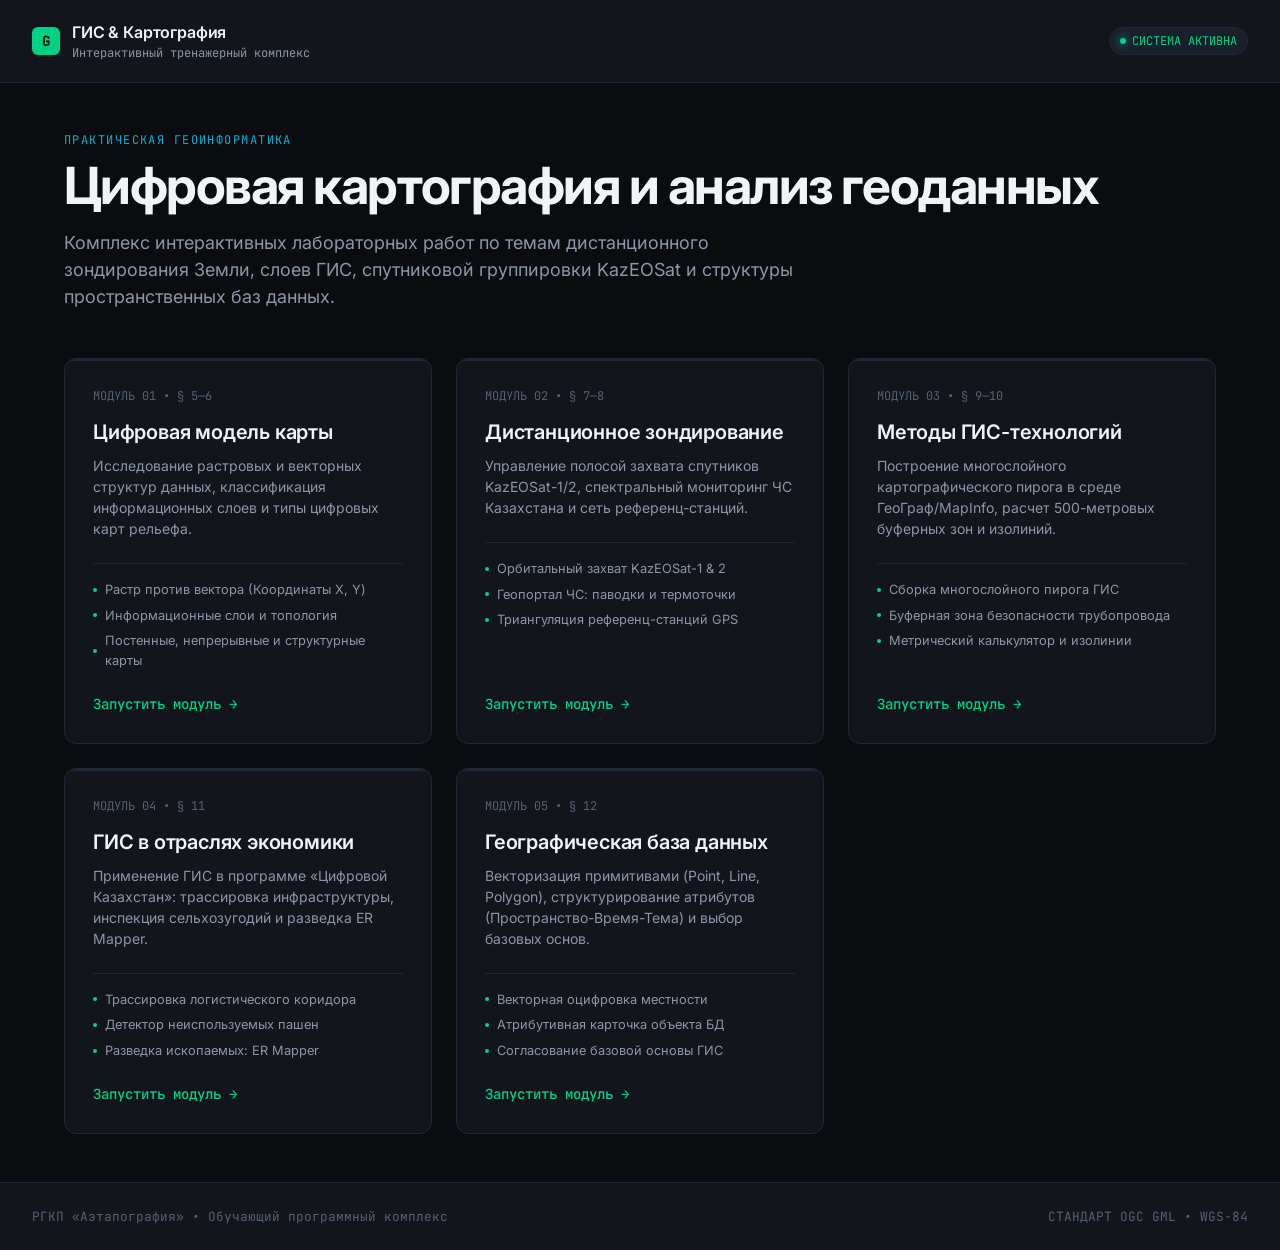
==== commit 9f3b42ac: "update" ====
--- a/index.html
+++ b/index.html
@@ -3,79 +3,316 @@
 <head>
   <meta charset="UTF-8">
   <meta name="viewport" content="width=device-width, initial-scale=1.0">
-  <title>GeoSpatial Core LMS — Картография и ГИС</title>
-  <link rel="stylesheet" href="styles.css">
-  <link href="https://fonts.googleapis.com/css2?family=Inter:wght@400;500;600;700&family=JetBrains+Mono:wght@400;600&display=swap" rel="stylesheet">
+  <title>Геоинформационный образовательный комплекс</title>
+  <link rel="preconnect" href="https://fonts.googleapis.com">
+  <link rel="preconnect" href="https://fonts.gstatic.com" crossorigin>
+  <link href="https://fonts.googleapis.com/css2?family=Inter:wght@400;500;600;700&family=JetBrains+Mono:wght@400;500;600&display=swap" rel="stylesheet">
+  <style>
+    :root {
+      --surface: #0a0c10;
+      --surface-1: #12151c;
+      --surface-2: #1a1f2c;
+      --surface-hover: #22293a;
+      --ink: #f0f3f8;
+      --ink-muted: #8c96a8;
+      --ink-subtle: #566175;
+      --hairline: #202736;
+      --hairline-strong: #2e384d;
+      --accent: #00d285;
+      --accent-soft: rgba(0, 210, 133, 0.12);
+      --accent-cyan: #00b4d8;
+      --font-text: 'Inter', -apple-system, sans-serif;
+      --font-mono: 'JetBrains Mono', monospace;
+    }
+    * { box-sizing: border-box; margin: 0; padding: 0; }
+    body {
+      background: var(--surface);
+      color: var(--ink);
+      font-family: var(--font-text);
+      min-height: 100vh;
+      display: flex;
+      flex-direction: column;
+      line-height: 1.5;
+    }
+    .header {
+      border-bottom: 1px solid var(--hairline);
+      padding: 1.25rem 2rem;
+      display: flex;
+      justify-content: space-between;
+      align-items: center;
+      background: var(--surface-1);
+    }
+    .brand {
+      display: flex;
+      align-items: center;
+      gap: 0.75rem;
+    }
+    .brand-logo {
+      width: 28px;
+      height: 28px;
+      border-radius: 6px;
+      background: var(--accent);
+      display: grid;
+      place-items: center;
+      color: #000;
+      font-weight: 700;
+      font-family: var(--font-mono);
+      font-size: 14px;
+    }
+    .brand-title {
+      font-size: 1rem;
+      font-weight: 600;
+      letter-spacing: -0.01em;
+    }
+    .brand-subtitle {
+      font-size: 0.75rem;
+      color: var(--ink-muted);
+      font-family: var(--font-mono);
+    }
+    .status-badge {
+      display: inline-flex;
+      align-items: center;
+      gap: 6px;
+      font-family: var(--font-mono);
+      font-size: 12px;
+      padding: 4px 10px;
+      background: var(--surface-2);
+      border: 1px solid var(--hairline);
+      border-radius: 999px;
+      color: var(--accent);
+    }
+    .status-dot {
+      width: 6px;
+      height: 6px;
+      border-radius: 50%;
+      background: var(--accent);
+      box-shadow: 0 0 8px var(--accent);
+    }
+    .main {
+      flex: 1;
+      max-width: 1200px;
+      width: 100%;
+      margin: 0 auto;
+      padding: 3rem 1.5rem;
+    }
+    .hero {
+      margin-bottom: 3rem;
+    }
+    .kicker {
+      font-family: var(--font-mono);
+      font-size: 0.75rem;
+      text-transform: uppercase;
+      letter-spacing: 0.12em;
+      color: var(--accent-cyan);
+      margin-bottom: 0.5rem;
+    }
+    .headline {
+      font-size: clamp(2rem, 4vw, 3.25rem);
+      font-weight: 700;
+      line-height: 1.1;
+      letter-spacing: -0.03em;
+      margin-bottom: 1rem;
+    }
+    .lead {
+      font-size: 1.125rem;
+      color: var(--ink-muted);
+      max-width: 760px;
+    }
+    .grid {
+      display: grid;
+      grid-template-columns: repeat(auto-fit, minmax(340px, 1fr));
+      gap: 1.5rem;
+    }
+    .card {
+      background: var(--surface-1);
+      border: 1px solid var(--hairline);
+      border-radius: 12px;
+      padding: 1.75rem;
+      display: flex;
+      flex-direction: column;
+      justify-content: space-between;
+      transition: all 180ms ease;
+      text-decoration: none;
+      color: inherit;
+      position: relative;
+      overflow: hidden;
+    }
+    .card::before {
+      content: '';
+      position: absolute;
+      top: 0; left: 0; right: 0;
+      height: 2px;
+      background: var(--hairline);
+      transition: background 180ms ease;
+    }
+    .card:hover {
+      background: var(--surface-hover);
+      border-color: var(--hairline-strong);
+      transform: translateY(-2px);
+    }
+    .card:hover::before {
+      background: var(--accent);
+    }
+    .card-num {
+      font-family: var(--font-mono);
+      font-size: 0.75rem;
+      color: var(--ink-subtle);
+      margin-bottom: 0.75rem;
+    }
+    .card-title {
+      font-size: 1.25rem;
+      font-weight: 600;
+      letter-spacing: -0.01em;
+      margin-bottom: 0.5rem;
+      color: var(--ink);
+    }
+    .card-desc {
+      font-size: 0.875rem;
+      color: var(--ink-muted);
+      margin-bottom: 1.5rem;
+      flex: 1;
+    }
+    .task-list {
+      list-style: none;
+      border-top: 1px solid var(--hairline);
+      padding-top: 1rem;
+      margin-bottom: 1.5rem;
+      display: flex;
+      flex-direction: column;
+      gap: 0.4rem;
+    }
+    .task-item {
+      font-size: 0.8rem;
+      color: var(--ink-muted);
+      display: flex;
+      align-items: center;
+      gap: 0.5rem;
+    }
+    .task-item-bullet {
+      width: 4px;
+      height: 4px;
+      border-radius: 50%;
+      background: var(--accent);
+    }
+    .card-cta {
+      display: inline-flex;
+      align-items: center;
+      gap: 6px;
+      font-size: 0.875rem;
+      font-weight: 500;
+      color: var(--accent);
+      font-family: var(--font-mono);
+    }
+    .footer {
+      border-top: 1px solid var(--hairline);
+      padding: 1.5rem 2rem;
+      background: var(--surface-1);
+      display: flex;
+      justify-content: space-between;
+      font-size: 0.8rem;
+      color: var(--ink-subtle);
+      font-family: var(--font-mono);
+    }
+  </style>
 </head>
 <body>
-  <div class="app-container">
-    <aside class="sidebar">
-      <div class="brand">
-        <div class="brand-icon">G</div>
-        <div>
-          <strong style="font-size:14px;">GeoSpatial Core</strong>
-          <div style="font-size:11px; color:var(--text-muted);">SaaS LMS Platform</div>
-        </div>
+  <header class="header">
+    <div class="brand">
+      <div class="brand-logo">G</div>
+      <div>
+        <div class="brand-title">ГИС & Картография</div>
+        <div class="brand-subtitle">Интерактивный тренажерный комплекс</div>
       </div>
-      <nav class="nav-group">
-        <div class="nav-label">Навигация</div>
-        <a href="index.html" class="nav-item active">Дашборд курса</a>
-        <div class="nav-label">Параграфы (15 картографических тренажеров)</div>
-        <a href="p5-6.html" class="nav-item">§ 5—6. Цифровая модель карты</a>
-        <a href="p7-8.html" class="nav-item">§ 7—8. Методы ДЗЗ</a>
-        <a href="p9-10.html" class="nav-item">§ 9—10. Особенности ГИС</a>
-        <a href="p11.html" class="nav-item">§ 11. Связь ГИС с отраслями</a>
-        <a href="p12.html" class="nav-item">§ 12. Географическая БД</a>
-      </nav>
-      <div class="sidebar-foot">
-        <div style="display:flex; justify-content:space-between; font-size:12px; font-weight:600;">
-          <span>Общий прогресс</span>
-          <span id="global-label">0 / 15 (0%)</span>
-        </div>
-        <div class="prog-bar"><div class="prog-fill" id="global-fill"></div></div>
-      </div>
-    </aside>
-
-    <div class="main-wrapper">
-      <header class="header-bar">
-        <div class="crumb"><span>Курс</span> <span>/</span> <strong>Дашборд 15 картографических заданий</strong></div>
-      </header>
-      <main class="content">
-        <div class="card">
-          <h1 class="card-title">Практикум: 15 интерактивных заданий на картографической основе</h1>
-          <p class="card-subtitle">Все задачи выполняются на реалистичных топографических, физических, административных и гипсометрических картах с зарамочным оформлением и стандартной гидрографией/рельефом.</p>
-        </div>
-
-        <div style="display:grid; grid-template-columns: repeat(auto-fit, minmax(300px, 1fr)); gap:16px;">
-          <div class="card">
-            <h2 style="font-size:15px; font-weight:700;">§ 5—6. Цифровая модель карты</h2>
-            <p style="font-size:12px; color:var(--text-muted); margin:6px 0 12px;">Топографическая разметка 4 категорий, растрово-векторное сравнение дорог, гипсометрическая сетка высот.</p>
-            <a href="p5-6.html" class="btn btn-secondary btn-sm" style="width:100%;">Открыть модуль (3 карты) →</a>
-          </div>
-          <div class="card">
-            <h2 style="font-size:15px; font-weight:700;">§ 7—8. Методы дистанционного зондирования</h2>
-            <p style="font-size:12px; color:var(--text-muted); margin:6px 0 12px;">Полярный коридор KazEOSat-1 (Таймыр—Индия), навигационные центры океанов, договорной геопортал 8 областей РК.</p>
-            <a href="p7-8.html" class="btn btn-secondary btn-sm" style="width:100%;">Открыть модуль (3 карты) →</a>
-          </div>
-          <div class="card">
-            <h2 style="font-size:15px; font-weight:700;">§ 9—10. Особенности ГИС-технологий</h2>
-            <p style="font-size:12px; color:var(--text-muted); margin:6px 0 12px;">Послойная сборка рамки карты, буферная зона нефтепровода MapInfo, картограммы и диаграммы «ГеоГраф ГИС».</p>
-            <a href="p9-10.html" class="btn btn-secondary btn-sm" style="width:100%;">Открыть модуль (3 карты) →</a>
-          </div>
-          <div class="card">
-            <h2 style="font-size:15px; font-weight:700;">§ 11. Связь ГИС с другими отраслями</h2>
-            <p style="font-size:12px; color:var(--text-muted); margin:6px 0 12px;">Агро-мониторинг пашен Microsoft («Цифровой Казахстан»), поиск руды ER Mapper, безопасная логистика в обход ЧС.</p>
-            <a href="p11.html" class="btn btn-secondary btn-sm" style="width:100%;">Открыть модуль (3 карты) →</a>
-          </div>
-          <div class="card">
-            <h2 style="font-size:15px; font-weight:700;">§ 12. Географическая база данных</h2>
-            <p style="font-size:12px; color:var(--text-muted); margin:6px 0 12px;">Оцифровка озера Зайсан и репера (0D/1D/2D), устранение ошибок моста и даты, 3D-подъем горизонталей рельефа.</p>
-            <a href="p12.html" class="btn btn-secondary btn-sm" style="width:100%;">Открыть модуль (3 карты) →</a>
-          </div>
-        </div>
-      </main>
     </div>
-  </div>
-  <script src="app.js"></script>
+    <div class="status-badge">
+      <span class="status-dot"></span>
+      СИСТЕМА АКТИВНА
+    </div>
+  </header>
+
+  <main class="main">
+    <div class="hero">
+      <div class="kicker">Практическая геоинформатика</div>
+      <h1 class="headline">Цифровая картография и анализ геоданных</h1>
+      <p class="lead">Комплекс интерактивных лабораторных работ по темам дистанционного зондирования Земли, слоев ГИС, спутниковой группировки KazEOSat и структуры пространственных баз данных.</p>
+    </div>
+
+    <div class="grid">
+      <a href="p5-6.html" class="card">
+        <div>
+          <div class="card-num">МОДУЛЬ 01 • § 5—6</div>
+          <h2 class="card-title">Цифровая модель карты</h2>
+          <p class="card-desc">Исследование растровых и векторных структур данных, классификация информационных слоев и типы цифровых карт рельефа.</p>
+          <ul class="task-list">
+            <li class="task-item"><span class="task-item-bullet"></span> Растр против вектора (Координаты X, Y)</li>
+            <li class="task-item"><span class="task-item-bullet"></span> Информационные слои и топология</li>
+            <li class="task-item"><span class="task-item-bullet"></span> Постенные, непрерывные и структурные карты</li>
+          </ul>
+        </div>
+        <div class="card-cta">Запустить модуль →</div>
+      </a>
+
+      <a href="p7-8.html" class="card">
+        <div>
+          <div class="card-num">МОДУЛЬ 02 • § 7—8</div>
+          <h2 class="card-title">Дистанционное зондирование</h2>
+          <p class="card-desc">Управление полосой захвата спутников KazEOSat-1/2, спектральный мониторинг ЧС Казахстана и сеть референц-станций.</p>
+          <ul class="task-list">
+            <li class="task-item"><span class="task-item-bullet"></span> Орбитальный захват KazEOSat-1 & 2</li>
+            <li class="task-item"><span class="task-item-bullet"></span> Геопортал ЧС: паводки и термоточки</li>
+            <li class="task-item"><span class="task-item-bullet"></span> Триангуляция референц-станций GPS</li>
+          </ul>
+        </div>
+        <div class="card-cta">Запустить модуль →</div>
+      </a>
+
+      <a href="p9-10.html" class="card">
+        <div>
+          <div class="card-num">МОДУЛЬ 03 • § 9—10</div>
+          <h2 class="card-title">Методы ГИС-технологий</h2>
+          <p class="card-desc">Построение многослойного картографического пирога в среде ГеоГраф/MapInfo, расчет 500-метровых буферных зон и изолиний.</p>
+          <ul class="task-list">
+            <li class="task-item"><span class="task-item-bullet"></span> Сборка многослойного пирога ГИС</li>
+            <li class="task-item"><span class="task-item-bullet"></span> Буферная зона безопасности трубопровода</li>
+            <li class="task-item"><span class="task-item-bullet"></span> Метрический калькулятор и изолинии</li>
+          </ul>
+        </div>
+        <div class="card-cta">Запустить модуль →</div>
+      </a>
+
+      <a href="p11.html" class="card">
+        <div>
+          <div class="card-num">МОДУЛЬ 04 • § 11</div>
+          <h2 class="card-title">ГИС в отраслях экономики</h2>
+          <p class="card-desc">Применение ГИС в программе «Цифровой Казахстан»: трассировка инфраструктуры, инспекция сельхозугодий и разведка ER Mapper.</p>
+          <ul class="task-list">
+            <li class="task-item"><span class="task-item-bullet"></span> Трассировка логистического коридора</li>
+            <li class="task-item"><span class="task-item-bullet"></span> Детектор неиспользуемых пашен</li>
+            <li class="task-item"><span class="task-item-bullet"></span> Разведка ископаемых: ER Mapper</li>
+          </ul>
+        </div>
+        <div class="card-cta">Запустить модуль →</div>
+      </a>
+
+      <a href="p12.html" class="card">
+        <div>
+          <div class="card-num">МОДУЛЬ 05 • § 12</div>
+          <h2 class="card-title">Географическая база данных</h2>
+          <p class="card-desc">Векторизация примитивами (Point, Line, Polygon), структурирование атрибутов (Пространство-Время-Тема) и выбор базовых основ.</p>
+          <ul class="task-list">
+            <li class="task-item"><span class="task-item-bullet"></span> Векторная оцифровка местности</li>
+            <li class="task-item"><span class="task-item-bullet"></span> Атрибутивная карточка объекта БД</li>
+            <li class="task-item"><span class="task-item-bullet"></span> Согласование базовой основы ГИС</li>
+          </ul>
+        </div>
+        <div class="card-cta">Запустить модуль →</div>
+      </a>
+    </div>
+  </main>
+
+  <footer class="footer">
+    <div>РГКП «Аэтапография» • Обучающий программный комплекс</div>
+    <div>СТАНДАРТ OGC GML • WGS-84</div>
+  </footer>
 </body>
 </html>
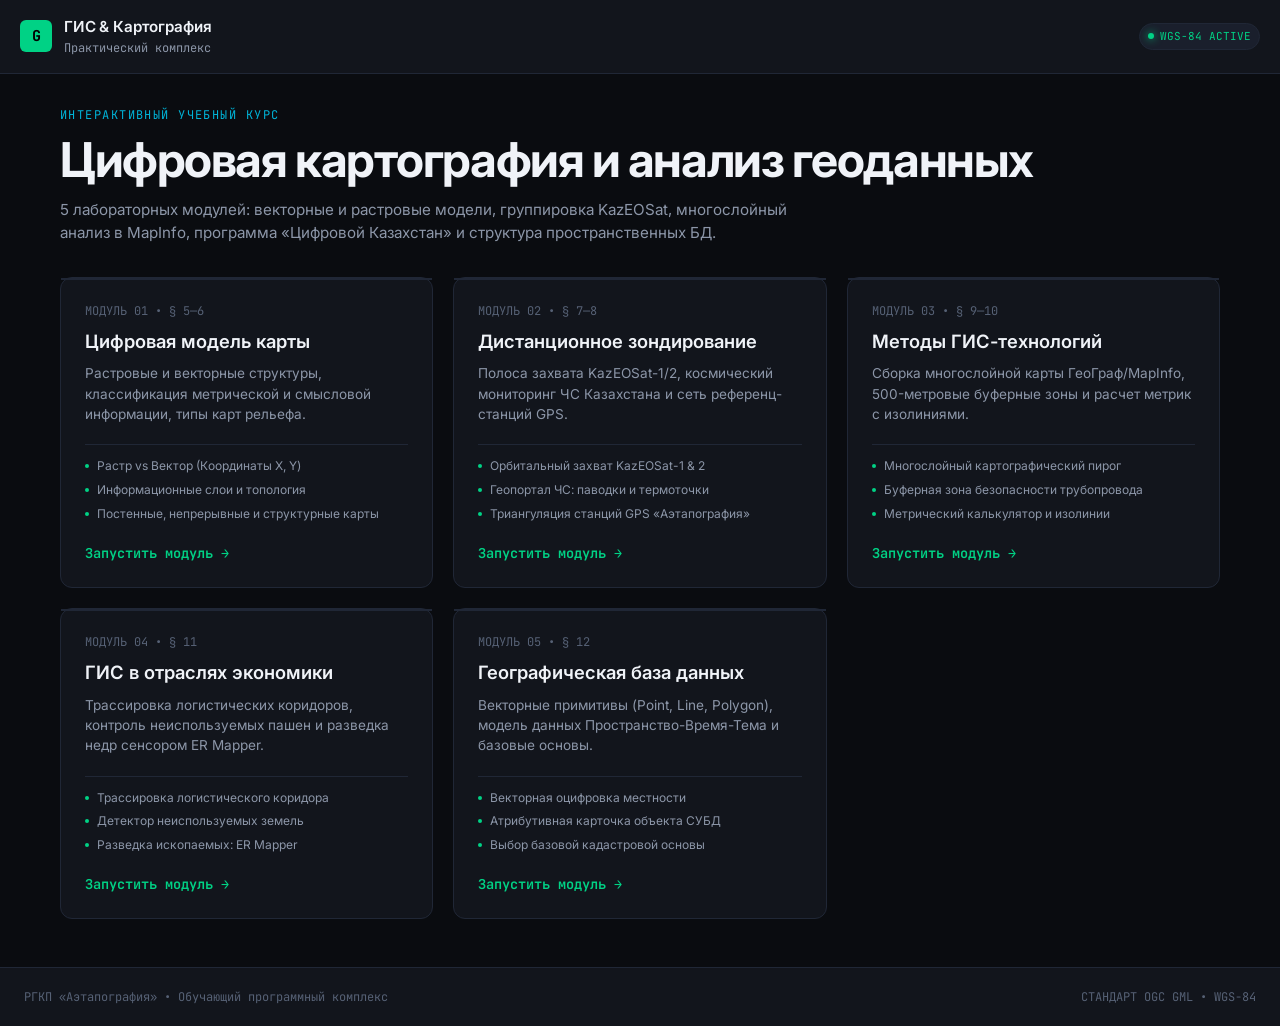
==== commit 30c765fd: "update" ====
--- a/index.html
+++ b/index.html
@@ -2,8 +2,8 @@
 <html lang="ru">
 <head>
   <meta charset="UTF-8">
-  <meta name="viewport" content="width=device-width, initial-scale=1.0">
-  <title>Геоинформационный образовательный комплекс</title>
+  <meta name="viewport" content="width=device-width, initial-scale=1.0, maximum-scale=1.0, user-scalable=no">
+  <title>ГИС & Картография — Образовательный комплекс</title>
   <link rel="preconnect" href="https://fonts.googleapis.com">
   <link rel="preconnect" href="https://fonts.gstatic.com" crossorigin>
   <link href="https://fonts.googleapis.com/css2?family=Inter:wght@400;500;600;700&family=JetBrains+Mono:wght@400;500;600&display=swap" rel="stylesheet">
@@ -24,7 +24,7 @@
       --font-text: 'Inter', -apple-system, sans-serif;
       --font-mono: 'JetBrains Mono', monospace;
     }
-    * { box-sizing: border-box; margin: 0; padding: 0; }
+    * { box-sizing: border-box; margin: 0; padding: 0; -webkit-tap-highlight-color: transparent; }
     body {
       background: var(--surface);
       color: var(--ink);
@@ -36,183 +36,53 @@
     }
     .header {
       border-bottom: 1px solid var(--hairline);
-      padding: 1.25rem 2rem;
+      padding: 1rem 1.25rem;
       display: flex;
       justify-content: space-between;
       align-items: center;
       background: var(--surface-1);
+      position: sticky;
+      top: 0;
+      z-index: 10;
     }
-    .brand {
-      display: flex;
-      align-items: center;
-      gap: 0.75rem;
+    .brand { display: flex; align-items: center; gap: 0.75rem; }
+    .brand-logo {
+      width: 32px; height: 32px; border-radius: 6px;
+      background: var(--accent); display: grid; place-items: center;
+      color: #000; font-weight: 700; font-family: var(--font-mono); font-size: 15px;
     }
-    .brand-logo {
-      width: 28px;
-      height: 28px;
-      border-radius: 6px;
-      background: var(--accent);
-      display: grid;
-      place-items: center;
-      color: #000;
-      font-weight: 700;
-      font-family: var(--font-mono);
-      font-size: 14px;
+    .brand-title { font-size: 0.95rem; font-weight: 600; letter-spacing: -0.01em; }
+    .brand-subtitle { font-size: 0.75rem; color: var(--ink-muted); font-family: var(--font-mono); }
+    .status-badge {
+      display: inline-flex; align-items: center; gap: 6px;
+      font-family: var(--font-mono); font-size: 11px; padding: 4px 8px;
+      background: var(--surface-2); border: 1px solid var(--hairline);
+      border-radius: 999px; color: var(--accent); white-space: nowrap;
     }
-    .brand-title {
-      font-size: 1rem;
-      font-weight: 600;
-      letter-spacing: -0.01em;
+    .status-dot { width: 6px; height: 6px; border-radius: 50%; background: var(--accent); box-shadow: 0 0 8px var(--accent); }
+    .main { flex: 1; max-width: 1200px; width: 100%; margin: 0 auto; padding: 2rem 1.25rem 3rem; }
+    .hero { margin-bottom: 2rem; }
+    .kicker { font-family: var(--font-mono); font-size: 0.75rem; text-transform: uppercase; letter-spacing: 0.12em; color: var(--accent-cyan); margin-bottom: 0.5rem; }
+    .headline { font-size: clamp(1.75rem, 5vw, 3rem); font-weight: 700; line-height: 1.15; letter-spacing: -0.03em; margin-bottom: 0.75rem; }
+    .lead { font-size: 0.95rem; color: var(--ink-muted); max-width: 760px; }
+    .grid { display: grid; grid-template-columns: repeat(auto-fit, minmax(280px, 1fr)); gap: 1.25rem; }
+    .card {
+      background: var(--surface-1); border: 1px solid var(--hairline); border-radius: 12px;
+      padding: 1.5rem; display: flex; flex-direction: column; justify-content: space-between;
+      transition: all 180ms ease; text-decoration: none; color: inherit; position: relative;
     }
-    .brand-subtitle {
-      font-size: 0.75rem;
-      color: var(--ink-muted);
-      font-family: var(--font-mono);
-    }
-    .status-badge {
-      display: inline-flex;
-      align-items: center;
-      gap: 6px;
-      font-family: var(--font-mono);
-      font-size: 12px;
-      padding: 4px 10px;
-      background: var(--surface-2);
-      border: 1px solid var(--hairline);
-      border-radius: 999px;
-      color: var(--accent);
-    }
-    .status-dot {
-      width: 6px;
-      height: 6px;
-      border-radius: 50%;
-      background: var(--accent);
-      box-shadow: 0 0 8px var(--accent);
-    }
-    .main {
-      flex: 1;
-      max-width: 1200px;
-      width: 100%;
-      margin: 0 auto;
-      padding: 3rem 1.5rem;
-    }
-    .hero {
-      margin-bottom: 3rem;
-    }
-    .kicker {
-      font-family: var(--font-mono);
-      font-size: 0.75rem;
-      text-transform: uppercase;
-      letter-spacing: 0.12em;
-      color: var(--accent-cyan);
-      margin-bottom: 0.5rem;
-    }
-    .headline {
-      font-size: clamp(2rem, 4vw, 3.25rem);
-      font-weight: 700;
-      line-height: 1.1;
-      letter-spacing: -0.03em;
-      margin-bottom: 1rem;
-    }
-    .lead {
-      font-size: 1.125rem;
-      color: var(--ink-muted);
-      max-width: 760px;
-    }
-    .grid {
-      display: grid;
-      grid-template-columns: repeat(auto-fit, minmax(340px, 1fr));
-      gap: 1.5rem;
-    }
-    .card {
-      background: var(--surface-1);
-      border: 1px solid var(--hairline);
-      border-radius: 12px;
-      padding: 1.75rem;
-      display: flex;
-      flex-direction: column;
-      justify-content: space-between;
-      transition: all 180ms ease;
-      text-decoration: none;
-      color: inherit;
-      position: relative;
-      overflow: hidden;
-    }
-    .card::before {
-      content: '';
-      position: absolute;
-      top: 0; left: 0; right: 0;
-      height: 2px;
-      background: var(--hairline);
-      transition: background 180ms ease;
-    }
-    .card:hover {
-      background: var(--surface-hover);
-      border-color: var(--hairline-strong);
-      transform: translateY(-2px);
-    }
-    .card:hover::before {
-      background: var(--accent);
-    }
-    .card-num {
-      font-family: var(--font-mono);
-      font-size: 0.75rem;
-      color: var(--ink-subtle);
-      margin-bottom: 0.75rem;
-    }
-    .card-title {
-      font-size: 1.25rem;
-      font-weight: 600;
-      letter-spacing: -0.01em;
-      margin-bottom: 0.5rem;
-      color: var(--ink);
-    }
-    .card-desc {
-      font-size: 0.875rem;
-      color: var(--ink-muted);
-      margin-bottom: 1.5rem;
-      flex: 1;
-    }
-    .task-list {
-      list-style: none;
-      border-top: 1px solid var(--hairline);
-      padding-top: 1rem;
-      margin-bottom: 1.5rem;
-      display: flex;
-      flex-direction: column;
-      gap: 0.4rem;
-    }
-    .task-item {
-      font-size: 0.8rem;
-      color: var(--ink-muted);
-      display: flex;
-      align-items: center;
-      gap: 0.5rem;
-    }
-    .task-item-bullet {
-      width: 4px;
-      height: 4px;
-      border-radius: 50%;
-      background: var(--accent);
-    }
-    .card-cta {
-      display: inline-flex;
-      align-items: center;
-      gap: 6px;
-      font-size: 0.875rem;
-      font-weight: 500;
-      color: var(--accent);
-      font-family: var(--font-mono);
-    }
-    .footer {
-      border-top: 1px solid var(--hairline);
-      padding: 1.5rem 2rem;
-      background: var(--surface-1);
-      display: flex;
-      justify-content: space-between;
-      font-size: 0.8rem;
-      color: var(--ink-subtle);
-      font-family: var(--font-mono);
-    }
+    .card:active, .card:hover { background: var(--surface-hover); border-color: var(--hairline-strong); transform: translateY(-2px); }
+    .card::before { content: ''; position: absolute; top: 0; left: 0; right: 0; height: 2px; background: var(--hairline); transition: background 180ms ease; }
+    .card:active::before, .card:hover::before { background: var(--accent); }
+    .card-num { font-family: var(--font-mono); font-size: 0.75rem; color: var(--ink-subtle); margin-bottom: 0.5rem; }
+    .card-title { font-size: 1.15rem; font-weight: 600; margin-bottom: 0.5rem; color: var(--ink); }
+    .card-desc { font-size: 0.85rem; color: var(--ink-muted); margin-bottom: 1.25rem; flex: 1; }
+    .task-list { list-style: none; border-top: 1px solid var(--hairline); padding-top: 0.75rem; margin-bottom: 1.25rem; display: flex; flex-direction: column; gap: 0.35rem; }
+    .task-item { font-size: 0.75rem; color: var(--ink-muted); display: flex; align-items: center; gap: 0.5rem; }
+    .task-item-bullet { width: 4px; height: 4px; border-radius: 50%; background: var(--accent); flex-shrink: 0; }
+    .card-cta { display: inline-flex; align-items: center; gap: 6px; font-size: 0.85rem; font-weight: 600; color: var(--accent); font-family: var(--font-mono); }
+    .footer { border-top: 1px solid var(--hairline); padding: 1.25rem 1.5rem; background: var(--surface-1); display: flex; flex-direction: column; gap: 0.5rem; font-size: 0.75rem; color: var(--ink-subtle); font-family: var(--font-mono); text-align: center; }
+    @media(min-width: 640px) { .footer { flex-direction: row; justify-content: space-between; text-align: left; } }
   </style>
 </head>
 <body>
@@ -221,20 +91,17 @@
       <div class="brand-logo">G</div>
       <div>
         <div class="brand-title">ГИС & Картография</div>
-        <div class="brand-subtitle">Интерактивный тренажерный комплекс</div>
+        <div class="brand-subtitle">Практический комплекс</div>
       </div>
     </div>
-    <div class="status-badge">
-      <span class="status-dot"></span>
-      СИСТЕМА АКТИВНА
-    </div>
+    <div class="status-badge"><span class="status-dot"></span> WGS-84 ACTIVE</div>
   </header>
 
   <main class="main">
     <div class="hero">
-      <div class="kicker">Практическая геоинформатика</div>
+      <div class="kicker">Интерактивный учебный курс</div>
       <h1 class="headline">Цифровая картография и анализ геоданных</h1>
-      <p class="lead">Комплекс интерактивных лабораторных работ по темам дистанционного зондирования Земли, слоев ГИС, спутниковой группировки KazEOSat и структуры пространственных баз данных.</p>
+      <p class="lead">5 лабораторных модулей: векторные и растровые модели, группировка KazEOSat, многослойный анализ в MapInfo, программа «Цифровой Казахстан» и структура пространственных БД.</p>
     </div>
 
     <div class="grid">
@@ -242,9 +109,9 @@
         <div>
           <div class="card-num">МОДУЛЬ 01 • § 5—6</div>
           <h2 class="card-title">Цифровая модель карты</h2>
-          <p class="card-desc">Исследование растровых и векторных структур данных, классификация информационных слоев и типы цифровых карт рельефа.</p>
+          <p class="card-desc">Растровые и векторные структуры, классификация метрической и смысловой информации, типы карт рельефа.</p>
           <ul class="task-list">
-            <li class="task-item"><span class="task-item-bullet"></span> Растр против вектора (Координаты X, Y)</li>
+            <li class="task-item"><span class="task-item-bullet"></span> Растр vs Вектор (Координаты X, Y)</li>
             <li class="task-item"><span class="task-item-bullet"></span> Информационные слои и топология</li>
             <li class="task-item"><span class="task-item-bullet"></span> Постенные, непрерывные и структурные карты</li>
           </ul>
@@ -256,11 +123,11 @@
         <div>
           <div class="card-num">МОДУЛЬ 02 • § 7—8</div>
           <h2 class="card-title">Дистанционное зондирование</h2>
-          <p class="card-desc">Управление полосой захвата спутников KazEOSat-1/2, спектральный мониторинг ЧС Казахстана и сеть референц-станций.</p>
+          <p class="card-desc">Полоса захвата KazEOSat-1/2, космический мониторинг ЧС Казахстана и сеть референц-станций GPS.</p>
           <ul class="task-list">
             <li class="task-item"><span class="task-item-bullet"></span> Орбитальный захват KazEOSat-1 & 2</li>
             <li class="task-item"><span class="task-item-bullet"></span> Геопортал ЧС: паводки и термоточки</li>
-            <li class="task-item"><span class="task-item-bullet"></span> Триангуляция референц-станций GPS</li>
+            <li class="task-item"><span class="task-item-bullet"></span> Триангуляция станций GPS «Аэтапография»</li>
           </ul>
         </div>
         <div class="card-cta">Запустить модуль →</div>
@@ -270,9 +137,9 @@
         <div>
           <div class="card-num">МОДУЛЬ 03 • § 9—10</div>
           <h2 class="card-title">Методы ГИС-технологий</h2>
-          <p class="card-desc">Построение многослойного картографического пирога в среде ГеоГраф/MapInfo, расчет 500-метровых буферных зон и изолиний.</p>
+          <p class="card-desc">Сборка многослойной карты ГеоГраф/MapInfo, 500-метровые буферные зоны и расчет метрик с изолиниями.</p>
           <ul class="task-list">
-            <li class="task-item"><span class="task-item-bullet"></span> Сборка многослойного пирога ГИС</li>
+            <li class="task-item"><span class="task-item-bullet"></span> Многослойный картографический пирог</li>
             <li class="task-item"><span class="task-item-bullet"></span> Буферная зона безопасности трубопровода</li>
             <li class="task-item"><span class="task-item-bullet"></span> Метрический калькулятор и изолинии</li>
           </ul>
@@ -284,10 +151,10 @@
         <div>
           <div class="card-num">МОДУЛЬ 04 • § 11</div>
           <h2 class="card-title">ГИС в отраслях экономики</h2>
-          <p class="card-desc">Применение ГИС в программе «Цифровой Казахстан»: трассировка инфраструктуры, инспекция сельхозугодий и разведка ER Mapper.</p>
+          <p class="card-desc">Трассировка логистических коридоров, контроль неиспользуемых пашен и разведка недр сенсором ER Mapper.</p>
           <ul class="task-list">
             <li class="task-item"><span class="task-item-bullet"></span> Трассировка логистического коридора</li>
-            <li class="task-item"><span class="task-item-bullet"></span> Детектор неиспользуемых пашен</li>
+            <li class="task-item"><span class="task-item-bullet"></span> Детектор неиспользуемых земель</li>
             <li class="task-item"><span class="task-item-bullet"></span> Разведка ископаемых: ER Mapper</li>
           </ul>
         </div>
@@ -298,11 +165,11 @@
         <div>
           <div class="card-num">МОДУЛЬ 05 • § 12</div>
           <h2 class="card-title">Географическая база данных</h2>
-          <p class="card-desc">Векторизация примитивами (Point, Line, Polygon), структурирование атрибутов (Пространство-Время-Тема) и выбор базовых основ.</p>
+          <p class="card-desc">Векторные примитивы (Point, Line, Polygon), модель данных Пространство-Время-Тема и базовые основы.</p>
           <ul class="task-list">
             <li class="task-item"><span class="task-item-bullet"></span> Векторная оцифровка местности</li>
-            <li class="task-item"><span class="task-item-bullet"></span> Атрибутивная карточка объекта БД</li>
-            <li class="task-item"><span class="task-item-bullet"></span> Согласование базовой основы ГИС</li>
+            <li class="task-item"><span class="task-item-bullet"></span> Атрибутивная карточка объекта СУБД</li>
+            <li class="task-item"><span class="task-item-bullet"></span> Выбор базовой кадастровой основы</li>
           </ul>
         </div>
         <div class="card-cta">Запустить модуль →</div>
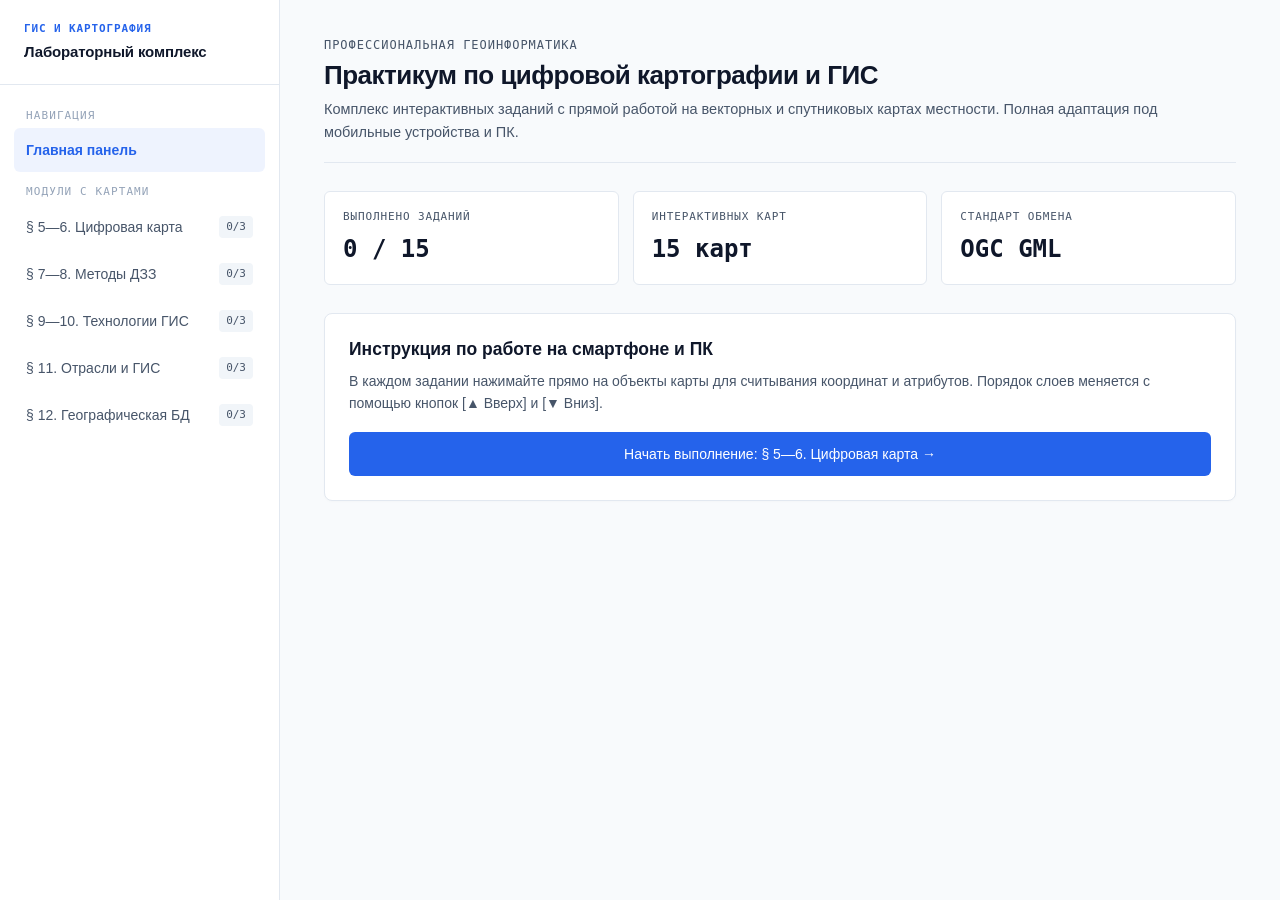
==== commit 1e680dcb: "update" ====
--- a/index.html
+++ b/index.html
@@ -2,184 +2,91 @@
 <html lang="ru">
 <head>
   <meta charset="UTF-8">
-  <meta name="viewport" content="width=device-width, initial-scale=1.0, maximum-scale=1.0, user-scalable=no">
-  <title>ГИС & Картография — Образовательный комплекс</title>
-  <link rel="preconnect" href="https://fonts.googleapis.com">
-  <link rel="preconnect" href="https://fonts.gstatic.com" crossorigin>
-  <link href="https://fonts.googleapis.com/css2?family=Inter:wght@400;500;600;700&family=JetBrains+Mono:wght@400;500;600&display=swap" rel="stylesheet">
-  <style>
-    :root {
-      --surface: #0a0c10;
-      --surface-1: #12151c;
-      --surface-2: #1a1f2c;
-      --surface-hover: #22293a;
-      --ink: #f0f3f8;
-      --ink-muted: #8c96a8;
-      --ink-subtle: #566175;
-      --hairline: #202736;
-      --hairline-strong: #2e384d;
-      --accent: #00d285;
-      --accent-soft: rgba(0, 210, 133, 0.12);
-      --accent-cyan: #00b4d8;
-      --font-text: 'Inter', -apple-system, sans-serif;
-      --font-mono: 'JetBrains Mono', monospace;
-    }
-    * { box-sizing: border-box; margin: 0; padding: 0; -webkit-tap-highlight-color: transparent; }
-    body {
-      background: var(--surface);
-      color: var(--ink);
-      font-family: var(--font-text);
-      min-height: 100vh;
-      display: flex;
-      flex-direction: column;
-      line-height: 1.5;
-    }
-    .header {
-      border-bottom: 1px solid var(--hairline);
-      padding: 1rem 1.25rem;
-      display: flex;
-      justify-content: space-between;
-      align-items: center;
-      background: var(--surface-1);
-      position: sticky;
-      top: 0;
-      z-index: 10;
-    }
-    .brand { display: flex; align-items: center; gap: 0.75rem; }
-    .brand-logo {
-      width: 32px; height: 32px; border-radius: 6px;
-      background: var(--accent); display: grid; place-items: center;
-      color: #000; font-weight: 700; font-family: var(--font-mono); font-size: 15px;
-    }
-    .brand-title { font-size: 0.95rem; font-weight: 600; letter-spacing: -0.01em; }
-    .brand-subtitle { font-size: 0.75rem; color: var(--ink-muted); font-family: var(--font-mono); }
-    .status-badge {
-      display: inline-flex; align-items: center; gap: 6px;
-      font-family: var(--font-mono); font-size: 11px; padding: 4px 8px;
-      background: var(--surface-2); border: 1px solid var(--hairline);
-      border-radius: 999px; color: var(--accent); white-space: nowrap;
-    }
-    .status-dot { width: 6px; height: 6px; border-radius: 50%; background: var(--accent); box-shadow: 0 0 8px var(--accent); }
-    .main { flex: 1; max-width: 1200px; width: 100%; margin: 0 auto; padding: 2rem 1.25rem 3rem; }
-    .hero { margin-bottom: 2rem; }
-    .kicker { font-family: var(--font-mono); font-size: 0.75rem; text-transform: uppercase; letter-spacing: 0.12em; color: var(--accent-cyan); margin-bottom: 0.5rem; }
-    .headline { font-size: clamp(1.75rem, 5vw, 3rem); font-weight: 700; line-height: 1.15; letter-spacing: -0.03em; margin-bottom: 0.75rem; }
-    .lead { font-size: 0.95rem; color: var(--ink-muted); max-width: 760px; }
-    .grid { display: grid; grid-template-columns: repeat(auto-fit, minmax(280px, 1fr)); gap: 1.25rem; }
-    .card {
-      background: var(--surface-1); border: 1px solid var(--hairline); border-radius: 12px;
-      padding: 1.5rem; display: flex; flex-direction: column; justify-content: space-between;
-      transition: all 180ms ease; text-decoration: none; color: inherit; position: relative;
-    }
-    .card:active, .card:hover { background: var(--surface-hover); border-color: var(--hairline-strong); transform: translateY(-2px); }
-    .card::before { content: ''; position: absolute; top: 0; left: 0; right: 0; height: 2px; background: var(--hairline); transition: background 180ms ease; }
-    .card:active::before, .card:hover::before { background: var(--accent); }
-    .card-num { font-family: var(--font-mono); font-size: 0.75rem; color: var(--ink-subtle); margin-bottom: 0.5rem; }
-    .card-title { font-size: 1.15rem; font-weight: 600; margin-bottom: 0.5rem; color: var(--ink); }
-    .card-desc { font-size: 0.85rem; color: var(--ink-muted); margin-bottom: 1.25rem; flex: 1; }
-    .task-list { list-style: none; border-top: 1px solid var(--hairline); padding-top: 0.75rem; margin-bottom: 1.25rem; display: flex; flex-direction: column; gap: 0.35rem; }
-    .task-item { font-size: 0.75rem; color: var(--ink-muted); display: flex; align-items: center; gap: 0.5rem; }
-    .task-item-bullet { width: 4px; height: 4px; border-radius: 50%; background: var(--accent); flex-shrink: 0; }
-    .card-cta { display: inline-flex; align-items: center; gap: 6px; font-size: 0.85rem; font-weight: 600; color: var(--accent); font-family: var(--font-mono); }
-    .footer { border-top: 1px solid var(--hairline); padding: 1.25rem 1.5rem; background: var(--surface-1); display: flex; flex-direction: column; gap: 0.5rem; font-size: 0.75rem; color: var(--ink-subtle); font-family: var(--font-mono); text-align: center; }
-    @media(min-width: 640px) { .footer { flex-direction: row; justify-content: space-between; text-align: left; } }
-  </style>
+  <meta name="viewport" content="width=device-width, initial-scale=1.0, maximum-scale=5.0">
+  <title>ГИС и Картография — Лабораторный комплекс</title>
+  <link rel="stylesheet" href="style.css">
 </head>
 <body>
-  <header class="header">
-    <div class="brand">
-      <div class="brand-logo">G</div>
-      <div>
-        <div class="brand-title">ГИС & Картография</div>
-        <div class="brand-subtitle">Практический комплекс</div>
-      </div>
-    </div>
-    <div class="status-badge"><span class="status-dot"></span> WGS-84 ACTIVE</div>
+  <!-- Mobile Header -->
+  <header class="mobile-header">
+    <button class="menu-toggle-btn" id="mobile_menu_toggle" aria-label="Открыть меню навигации">
+      <svg width="20" height="20" viewBox="0 0 24 24" fill="none" stroke="currentColor" stroke-width="2" stroke-linecap="round"><line x1="3" y1="12" x2="21" y2="12"></line><line x1="3" y1="6" x2="21" y2="6"></line><line x1="3" y1="18" x2="21" y2="18"></line></svg>
+    </button>
+    <div class="mobile-header__title">ГИС и Картография</div>
+    <span class="status-pill done" id="mobile_header_progress">0/15</span>
   </header>
 
-  <main class="main">
-    <div class="hero">
-      <div class="kicker">Интерактивный учебный курс</div>
-      <h1 class="headline">Цифровая картография и анализ геоданных</h1>
-      <p class="lead">5 лабораторных модулей: векторные и растровые модели, группировка KazEOSat, многослойный анализ в MapInfo, программа «Цифровой Казахстан» и структура пространственных БД.</p>
-    </div>
+  <div class="sidebar-backdrop" id="sidebar_backdrop"></div>
 
-    <div class="grid">
-      <a href="p5-6.html" class="card">
+  <div class="app-shell">
+    <aside class="sidebar" id="app_sidebar">
+      <div class="sidebar__brand">
         <div>
-          <div class="card-num">МОДУЛЬ 01 • § 5—6</div>
-          <h2 class="card-title">Цифровая модель карты</h2>
-          <p class="card-desc">Растровые и векторные структуры, классификация метрической и смысловой информации, типы карт рельефа.</p>
-          <ul class="task-list">
-            <li class="task-item"><span class="task-item-bullet"></span> Растр vs Вектор (Координаты X, Y)</li>
-            <li class="task-item"><span class="task-item-bullet"></span> Информационные слои и топология</li>
-            <li class="task-item"><span class="task-item-bullet"></span> Постенные, непрерывные и структурные карты</li>
-          </ul>
+          <div class="brand-badge">ГИС и Картография</div>
+          <div class="brand-title">Лабораторный комплекс</div>
         </div>
-        <div class="card-cta">Запустить модуль →</div>
-      </a>
+        <button class="btn-icon" id="mobile_drawer_close" style="display: none;" aria-label="Закрыть меню">✕</button>
+      </div>
+      <nav class="sidebar__nav">
+        <div class="nav-label">Навигация</div>
+        <a href="index.html" class="nav-link active"><span>Главная панель</span></a>
+        <div class="nav-label">Модули с картами</div>
+        <a href="p5-6.html" class="nav-link">
+          <span>§ 5—6. Цифровая карта</span>
+          <span class="status-pill" id="badge_p5-6">0/3</span>
+        </a>
+        <a href="p7-8.html" class="nav-link">
+          <span>§ 7—8. Методы ДЗЗ</span>
+          <span class="status-pill" id="badge_p7-8">0/3</span>
+        </a>
+        <a href="p9-10.html" class="nav-link">
+          <span>§ 9—10. Технологии ГИС</span>
+          <span class="status-pill" id="badge_p9-10">0/3</span>
+        </a>
+        <a href="p11.html" class="nav-link">
+          <span>§ 11. Отрасли и ГИС</span>
+          <span class="status-pill" id="badge_p11">0/3</span>
+        </a>
+        <a href="p12.html" class="nav-link">
+          <span>§ 12. Географическая БД</span>
+          <span class="status-pill" id="badge_p12">0/3</span>
+        </a>
+      </nav>
+    </aside>
 
-      <a href="p7-8.html" class="card">
-        <div>
-          <div class="card-num">МОДУЛЬ 02 • § 7—8</div>
-          <h2 class="card-title">Дистанционное зондирование</h2>
-          <p class="card-desc">Полоса захвата KazEOSat-1/2, космический мониторинг ЧС Казахстана и сеть референц-станций GPS.</p>
-          <ul class="task-list">
-            <li class="task-item"><span class="task-item-bullet"></span> Орбитальный захват KazEOSat-1 & 2</li>
-            <li class="task-item"><span class="task-item-bullet"></span> Геопортал ЧС: паводки и термоточки</li>
-            <li class="task-item"><span class="task-item-bullet"></span> Триангуляция станций GPS «Аэтапография»</li>
-          </ul>
+    <main class="main-content">
+      <header class="page-header">
+        <div class="page-kicker">Профессиональная геоинформатика</div>
+        <h1 class="page-title">Практикум по цифровой картографии и ГИС</h1>
+        <p class="page-desc">
+          Комплекс интерактивных заданий с прямой работой на векторных и спутниковых картах местности. Полная адаптация под мобильные устройства и ПК.
+        </p>
+      </header>
+
+      <section class="stat-grid">
+        <div class="stat-card">
+          <div class="stat-card__label">Выполнено заданий</div>
+          <div class="stat-card__val" id="stat_total_score">0 / 15</div>
         </div>
-        <div class="card-cta">Запустить модуль →</div>
-      </a>
+        <div class="stat-card">
+          <div class="stat-card__label">Интерактивных карт</div>
+          <div class="stat-card__val">15 карт</div>
+        </div>
+        <div class="stat-card">
+          <div class="stat-card__label">Стандарт обмена</div>
+          <div class="stat-card__val">OGC GML</div>
+        </div>
+      </section>
 
-      <a href="p9-10.html" class="card">
-        <div>
-          <div class="card-num">МОДУЛЬ 03 • § 9—10</div>
-          <h2 class="card-title">Методы ГИС-технологий</h2>
-          <p class="card-desc">Сборка многослойной карты ГеоГраф/MapInfo, 500-метровые буферные зоны и расчет метрик с изолиниями.</p>
-          <ul class="task-list">
-            <li class="task-item"><span class="task-item-bullet"></span> Многослойный картографический пирог</li>
-            <li class="task-item"><span class="task-item-bullet"></span> Буферная зона безопасности трубопровода</li>
-            <li class="task-item"><span class="task-item-bullet"></span> Метрический калькулятор и изолинии</li>
-          </ul>
-        </div>
-        <div class="card-cta">Запустить модуль →</div>
-      </a>
-
-      <a href="p11.html" class="card">
-        <div>
-          <div class="card-num">МОДУЛЬ 04 • § 11</div>
-          <h2 class="card-title">ГИС в отраслях экономики</h2>
-          <p class="card-desc">Трассировка логистических коридоров, контроль неиспользуемых пашен и разведка недр сенсором ER Mapper.</p>
-          <ul class="task-list">
-            <li class="task-item"><span class="task-item-bullet"></span> Трассировка логистического коридора</li>
-            <li class="task-item"><span class="task-item-bullet"></span> Детектор неиспользуемых земель</li>
-            <li class="task-item"><span class="task-item-bullet"></span> Разведка ископаемых: ER Mapper</li>
-          </ul>
-        </div>
-        <div class="card-cta">Запустить модуль →</div>
-      </a>
-
-      <a href="p12.html" class="card">
-        <div>
-          <div class="card-num">МОДУЛЬ 05 • § 12</div>
-          <h2 class="card-title">Географическая база данных</h2>
-          <p class="card-desc">Векторные примитивы (Point, Line, Polygon), модель данных Пространство-Время-Тема и базовые основы.</p>
-          <ul class="task-list">
-            <li class="task-item"><span class="task-item-bullet"></span> Векторная оцифровка местности</li>
-            <li class="task-item"><span class="task-item-bullet"></span> Атрибутивная карточка объекта СУБД</li>
-            <li class="task-item"><span class="task-item-bullet"></span> Выбор базовой кадастровой основы</li>
-          </ul>
-        </div>
-        <div class="card-cta">Запустить модуль →</div>
-      </a>
-    </div>
-  </main>
-
-  <footer class="footer">
-    <div>РГКП «Аэтапография» • Обучающий программный комплекс</div>
-    <div>СТАНДАРТ OGC GML • WGS-84</div>
-  </footer>
+      <div class="task-card">
+        <h2 class="task-title">Инструкция по работе на смартфоне и ПК</h2>
+        <p class="task-desc">
+          В каждом задании нажимайте прямо на объекты карты для считывания координат и атрибутов. Порядок слоев меняется с помощью кнопок [▲ Вверх] и [▼ Вниз].
+        </p>
+        <a href="p5-6.html" class="btn btn--primary" style="width: 100%;">Начать выполнение: § 5—6. Цифровая карта →</a>
+      </div>
+    </main>
+  </div>
+  <script src="app.js"></script>
 </body>
 </html>
--- a/style.css
+++ b/style.css
@@ -0,0 +1,729 @@
+/* ==========================================================================
+   DESIGN TOKENS & SAAS FOUNDATION (LIGHT THEME)
+   ========================================================================== */
+:root {
+  --surface: #FFFFFF;
+  --surface-subtle: #F8FAFC;
+  --surface-sunken: #F1F5F9;
+  --surface-hover: #F8FAFC;
+  --surface-active: #E2E8F0;
+
+  --ink: #0F172A;
+  --ink-muted: #475569;
+  --ink-subtle: #94A3B8;
+
+  --hairline: #E2E8F0;
+  --hairline-strong: #CBD5E1;
+
+  --accent: #2563EB;
+  --accent-hover: #1D4ED8;
+  --accent-soft: rgba(37, 99, 235, 0.08);
+  --accent-border: rgba(37, 99, 235, 0.25);
+
+  --success: #059669;
+  --success-soft: rgba(5, 150, 105, 0.08);
+  --warning: #D97706;
+  --error: #DC2626;
+  --error-soft: rgba(220, 38, 38, 0.08);
+
+  --font-sans: -apple-system, BlinkMacSystemFont, "Inter", "Segoe UI", Roboto, sans-serif;
+  --font-mono: ui-monospace, "SF Mono", "JetBrains Mono", Menlo, Consolas, monospace;
+
+  --r-sm: 4px;
+  --r-md: 6px;
+  --r-lg: 8px;
+
+  --max-w: 1200px;
+  --header-h: 56px;
+}
+
+*, *::before, *::after {
+  box-sizing: border-box;
+  margin: 0;
+  padding: 0;
+}
+
+html {
+  overflow-x: hidden;
+}
+
+body {
+  font-family: var(--font-sans);
+  font-size: 15px;
+  line-height: 1.6;
+  color: var(--ink);
+  background-color: var(--surface-subtle);
+  -webkit-font-smoothing: antialiased;
+  overflow-x: hidden;
+}
+
+a { color: inherit; text-decoration: none; }
+button, input, select { font: inherit; }
+
+:focus-visible {
+  outline: 2px solid var(--accent);
+  outline-offset: 2px;
+}
+
+/* ==========================================================================
+   APP SHELL & MOBILE DRAWER NAVIGATION
+   ========================================================================== */
+.app-shell {
+  display: flex;
+  min-height: 100vh;
+  position: relative;
+}
+
+/* Desktop Sidebar */
+.sidebar {
+  width: 280px;
+  background: var(--surface);
+  border-right: 1px solid var(--hairline);
+  display: flex;
+  flex-direction: column;
+  position: sticky;
+  top: 0;
+  height: 100vh;
+  flex-shrink: 0;
+  z-index: 50;
+  transition: transform 240ms cubic-bezier(0.16, 1, 0.3, 1);
+}
+
+.sidebar__brand {
+  padding: 20px 24px;
+  border-bottom: 1px solid var(--hairline);
+  display: flex;
+  align-items: center;
+  justify-content: space-between;
+}
+
+.brand-badge {
+  font-family: var(--font-mono);
+  font-size: 11px;
+  letter-spacing: 0.08em;
+  text-transform: uppercase;
+  color: var(--accent);
+  font-weight: 600;
+  margin-bottom: 2px;
+}
+
+.brand-title {
+  font-size: 15px;
+  font-weight: 600;
+  letter-spacing: -0.01em;
+}
+
+.sidebar__nav {
+  padding: 14px;
+  flex: 1;
+  overflow-y: auto;
+  -webkit-overflow-scrolling: touch;
+}
+
+.nav-label {
+  font-family: var(--font-mono);
+  font-size: 11px;
+  text-transform: uppercase;
+  letter-spacing: 0.1em;
+  color: var(--ink-subtle);
+  padding: 8px 12px 4px;
+}
+
+.nav-link {
+  display: flex;
+  align-items: center;
+  justify-content: space-between;
+  padding: 10px 12px;
+  border-radius: var(--r-md);
+  color: var(--ink-muted);
+  font-size: 14px;
+  font-weight: 500;
+  transition: background 120ms ease, color 120ms ease;
+  margin-bottom: 3px;
+  min-height: 44px; /* Touch target standard */
+}
+
+.nav-link:hover {
+  background: var(--surface-sunken);
+  color: var(--ink);
+}
+
+.nav-link.active {
+  background: var(--accent-soft);
+  color: var(--accent);
+  font-weight: 600;
+}
+
+.status-pill {
+  font-family: var(--font-mono);
+  font-size: 11px;
+  padding: 2px 7px;
+  border-radius: var(--r-sm);
+  background: var(--surface-sunken);
+  color: var(--ink-muted);
+}
+
+.status-pill.done {
+  background: var(--success-soft);
+  color: var(--success);
+}
+
+/* Mobile Header Bar */
+.mobile-header {
+  display: none;
+  height: var(--header-h);
+  background: var(--surface);
+  border-bottom: 1px solid var(--hairline);
+  padding: 0 16px;
+  align-items: center;
+  justify-content: space-between;
+  position: sticky;
+  top: 0;
+  z-index: 40;
+  width: 100%;
+}
+
+.mobile-header__title {
+  font-size: 14.5px;
+  font-weight: 600;
+  white-space: nowrap;
+  overflow: hidden;
+  text-overflow: ellipsis;
+}
+
+.menu-toggle-btn {
+  display: inline-flex;
+  align-items: center;
+  justify-content: center;
+  width: 40px;
+  height: 40px;
+  border-radius: var(--r-md);
+  border: 1px solid var(--hairline-strong);
+  background: var(--surface);
+  color: var(--ink);
+  cursor: pointer;
+  padding: 8px;
+}
+
+.sidebar-backdrop {
+  display: none;
+  position: fixed;
+  inset: 0;
+  background: rgba(15, 23, 42, 0.4);
+  backdrop-filter: blur(2px);
+  z-index: 45;
+}
+
+.sidebar-backdrop.show {
+  display: block;
+}
+
+/* ==========================================================================
+   MAIN CONTENT & RESPONSIVE CONTAINER
+   ========================================================================== */
+.main-content {
+  flex: 1;
+  max-width: var(--max-w);
+  padding: 36px 44px;
+  overflow-y: auto;
+  min-width: 0;
+}
+
+.page-header {
+  margin-bottom: 28px;
+  padding-bottom: 18px;
+  border-bottom: 1px solid var(--hairline);
+}
+
+.page-kicker {
+  font-family: var(--font-mono);
+  font-size: 12px;
+  text-transform: uppercase;
+  letter-spacing: 0.08em;
+  color: var(--ink-muted);
+  margin-bottom: 4px;
+}
+
+.page-title {
+  font-size: 26px;
+  font-weight: 600;
+  letter-spacing: -0.02em;
+  line-height: 1.25;
+}
+
+.page-desc {
+  color: var(--ink-muted);
+  margin-top: 6px;
+  font-size: 14.5px;
+}
+
+/* ==========================================================================
+   TASK CARDS
+   ========================================================================== */
+.task-card {
+  background: var(--surface);
+  border: 1px solid var(--hairline);
+  border-radius: var(--r-lg);
+  padding: 24px;
+  margin-bottom: 28px;
+  box-shadow: 0 1px 3px rgba(0, 0, 0, 0.02);
+}
+
+.task-card__meta {
+  display: flex;
+  align-items: center;
+  justify-content: space-between;
+  margin-bottom: 10px;
+  flex-wrap: wrap;
+  gap: 8px;
+}
+
+.task-num {
+  font-family: var(--font-mono);
+  font-size: 12px;
+  font-weight: 600;
+  color: var(--accent);
+}
+
+.task-type {
+  font-family: var(--font-mono);
+  font-size: 11px;
+  color: var(--ink-subtle);
+  text-transform: uppercase;
+  letter-spacing: 0.05em;
+}
+
+.task-title {
+  font-size: 17.5px;
+  font-weight: 600;
+  margin-bottom: 8px;
+  line-height: 1.35;
+}
+
+.task-desc {
+  color: var(--ink-muted);
+  font-size: 14px;
+  margin-bottom: 18px;
+}
+
+/* ==========================================================================
+   RESPONSIVE INTERACTIVE MAP VIEWPORT
+   ========================================================================== */
+.map-workspace {
+  background: #F8FAFC;
+  border: 1px solid var(--hairline);
+  border-radius: var(--r-md);
+  margin-bottom: 20px;
+  overflow: hidden;
+}
+
+.map-toolbar {
+  display: flex;
+  align-items: center;
+  justify-content: space-between;
+  padding: 10px 14px;
+  background: var(--surface);
+  border-bottom: 1px solid var(--hairline);
+  font-size: 13px;
+  flex-wrap: wrap;
+  gap: 8px;
+}
+
+.map-toolbar__title {
+  font-family: var(--font-mono);
+  font-size: 11.5px;
+  font-weight: 600;
+  text-transform: uppercase;
+  letter-spacing: 0.05em;
+  color: var(--ink-muted);
+}
+
+.map-toolbar__actions {
+  display: flex;
+  gap: 6px;
+}
+
+.map-svg-container {
+  width: 100%;
+  position: relative;
+  background: #F8FAFC;
+}
+
+.map-svg {
+  width: 100%;
+  height: auto;
+  aspect-ratio: 600 / 230;
+  display: block;
+  user-select: none;
+  touch-action: pan-y;
+}
+
+.map-feature {
+  cursor: pointer;
+  -webkit-tap-highlight-color: transparent;
+  transition: opacity 120ms ease;
+}
+
+.map-feature:hover, .map-feature:active {
+  opacity: 0.8;
+}
+
+.map-feature.active {
+  stroke: var(--accent) !important;
+  stroke-width: 3px !important;
+}
+
+.map-status-bar {
+  display: flex;
+  align-items: center;
+  justify-content: space-between;
+  padding: 8px 14px;
+  background: var(--surface);
+  border-top: 1px solid var(--hairline);
+  font-family: var(--font-mono);
+  font-size: 11.5px;
+  color: var(--ink-muted);
+  flex-wrap: wrap;
+  gap: 6px;
+}
+
+.map-inspector {
+  padding: 12px 14px;
+  background: var(--surface-sunken);
+  border-top: 1px solid var(--hairline);
+  font-size: 13px;
+  display: none;
+  line-height: 1.5;
+}
+
+.map-inspector.show {
+  display: block;
+}
+
+/* ==========================================================================
+   SUB-QUESTIONS & FORM CONTROLS (IOS SAFE & TOUCH COMPLIANT)
+   ========================================================================== */
+.sub-question {
+  padding: 16px 0;
+  border-top: 1px solid var(--hairline);
+}
+
+.sub-question:first-of-type {
+  border-top: none;
+}
+
+.sub-question__label {
+  font-size: 14.5px;
+  font-weight: 600;
+  margin-bottom: 12px;
+  color: var(--ink);
+  line-height: 1.4;
+}
+
+.choice-group {
+  display: flex;
+  flex-direction: column;
+  gap: 8px;
+}
+
+.choice-label {
+  display: flex;
+  align-items: flex-start;
+  gap: 12px;
+  padding: 12px 14px;
+  background: var(--surface);
+  border: 1px solid var(--hairline-strong);
+  border-radius: var(--r-md);
+  cursor: pointer;
+  font-size: 14px;
+  min-height: 48px; /* 48px touch friendly */
+  transition: border-color 100ms ease, background 100ms ease;
+  -webkit-tap-highlight-color: transparent;
+}
+
+.choice-label:active {
+  background: var(--surface-sunken);
+}
+
+.choice-label input[type="radio"],
+.choice-label input[type="checkbox"] {
+  width: 18px;
+  height: 18px;
+  margin-top: 2px;
+  flex-shrink: 0;
+  accent-color: var(--accent);
+}
+
+.match-grid {
+  display: grid;
+  grid-template-columns: 1fr auto 1.3fr;
+  gap: 10px;
+  align-items: center;
+  margin-bottom: 12px;
+}
+
+.match-source {
+  padding: 10px 12px;
+  background: var(--surface-sunken);
+  border: 1px solid var(--hairline);
+  border-radius: var(--r-md);
+  font-size: 13.5px;
+  font-weight: 500;
+}
+
+.match-arrow {
+  color: var(--ink-subtle);
+  font-weight: bold;
+}
+
+/* 16px font to stop iOS auto-zoom */
+.select-control {
+  height: 44px;
+  padding: 0 12px;
+  border: 1px solid var(--hairline-strong);
+  border-radius: var(--r-md);
+  background: var(--surface);
+  color: var(--ink);
+  font-size: 16px;
+  width: 100%;
+}
+
+.input-control {
+  height: 44px;
+  padding: 0 14px;
+  border: 1px solid var(--hairline-strong);
+  border-radius: var(--r-md);
+  background: var(--surface);
+  color: var(--ink);
+  font-size: 16px;
+  width: 100%;
+  max-width: 340px;
+}
+
+/* ==========================================================================
+   TOUCH-OPTIMIZED LAYER SORTER LIST
+   ========================================================================== */
+.layer-list {
+  display: flex;
+  flex-direction: column;
+  gap: 8px;
+}
+
+.layer-item {
+  display: flex;
+  align-items: center;
+  justify-content: space-between;
+  padding: 10px 12px;
+  background: var(--surface);
+  border: 1px solid var(--hairline-strong);
+  border-radius: var(--r-md);
+  font-size: 13.5px;
+  gap: 10px;
+}
+
+.layer-item-title {
+  flex: 1;
+  word-break: break-word;
+}
+
+.layer-controls {
+  display: flex;
+  gap: 4px;
+  flex-shrink: 0;
+}
+
+.btn-icon {
+  min-width: 44px;
+  height: 38px;
+  border: 1px solid var(--hairline-strong);
+  background: var(--surface-sunken);
+  border-radius: var(--r-sm);
+  cursor: pointer;
+  font-size: 13px;
+  font-weight: 600;
+  display: inline-flex;
+  align-items: center;
+  justify-content: center;
+  touch-action: manipulation;
+}
+
+.btn-icon:active {
+  background: var(--surface-active);
+}
+
+/* ==========================================================================
+   BUTTONS & ACTION BARS
+   ========================================================================== */
+.task-actions {
+  margin-top: 20px;
+  padding-top: 18px;
+  border-top: 1px solid var(--hairline);
+  display: flex;
+  align-items: center;
+  gap: 12px;
+}
+
+.btn {
+  display: inline-flex;
+  align-items: center;
+  justify-content: center;
+  min-height: 44px;
+  padding: 0 20px;
+  border-radius: var(--r-md);
+  font-size: 14px;
+  font-weight: 500;
+  cursor: pointer;
+  transition: background 100ms ease, border-color 100ms ease;
+  border: 1px solid transparent;
+  touch-action: manipulation;
+  width: auto;
+}
+
+.btn--primary {
+  background: var(--accent);
+  color: #FFFFFF;
+}
+
+.btn--primary:hover { background: var(--accent-hover); }
+.btn--primary:active { background: #1E40AF; }
+
+.btn--secondary {
+  background: var(--surface);
+  border-color: var(--hairline-strong);
+  color: var(--ink);
+}
+
+.feedback-banner {
+  margin-top: 14px;
+  padding: 12px 14px;
+  border-radius: var(--r-md);
+  font-size: 13.5px;
+  display: none;
+  line-height: 1.5;
+}
+
+.feedback-banner.show { display: block; }
+
+.feedback-banner.correct {
+  background: var(--success-soft);
+  color: var(--success);
+  border: 1px solid rgba(5, 150, 105, 0.25);
+}
+
+.feedback-banner.incorrect {
+  background: var(--error-soft);
+  color: var(--error);
+  border: 1px solid rgba(220, 38, 38, 0.25);
+}
+
+/* Stats dashboard */
+.stat-grid {
+  display: grid;
+  grid-template-columns: repeat(auto-fit, minmax(200px, 1fr));
+  gap: 14px;
+  margin-bottom: 28px;
+}
+
+.stat-card {
+  background: var(--surface);
+  border: 1px solid var(--hairline);
+  border-radius: var(--r-md);
+  padding: 16px 18px;
+}
+
+.stat-card__label {
+  font-family: var(--font-mono);
+  font-size: 11px;
+  text-transform: uppercase;
+  letter-spacing: 0.08em;
+  color: var(--ink-muted);
+}
+
+.stat-card__val {
+  font-size: 24px;
+  font-weight: 600;
+  margin-top: 4px;
+  font-family: var(--font-mono);
+  font-feature-settings: 'tnum' 1;
+}
+
+/* ==========================================================================
+   MOBILE BREAKPOINTS (375px — 768px — 860px)
+   ========================================================================== */
+@media (max-width: 860px) {
+  .app-shell {
+    flex-direction: column;
+  }
+
+  .mobile-header {
+    display: flex;
+  }
+
+  /* Off-canvas mobile drawer */
+  .sidebar {
+    position: fixed;
+    top: 0;
+    left: 0;
+    bottom: 0;
+    width: 290px;
+    max-width: 85vw;
+    height: 100vh;
+    transform: translateX(-100%);
+    box-shadow: 0 10px 25px rgba(0, 0, 0, 0.15);
+  }
+
+  .sidebar.open {
+    transform: translateX(0);
+  }
+
+  .main-content {
+    padding: 20px 16px;
+    width: 100%;
+  }
+
+  .page-title {
+    font-size: 22px;
+  }
+
+  .task-card {
+    padding: 18px 14px;
+  }
+
+  .match-grid {
+    grid-template-columns: 1fr;
+    gap: 8px;
+  }
+
+  .match-arrow {
+    display: none;
+  }
+
+  .task-actions .btn {
+    width: 100%;
+  }
+
+  .map-svg {
+    aspect-ratio: 600 / 280;
+  }
+
+  .stat-grid {
+    grid-template-columns: 1fr;
+  }
+}
+
+@media (max-width: 480px) {
+  .page-title {
+    font-size: 20px;
+  }
+  .task-title {
+    font-size: 16px;
+  }
+  .map-toolbar {
+    flex-direction: column;
+    align-items: flex-start;
+  }
+  .map-toolbar__actions {
+    width: 100%;
+    justify-content: space-between;
+  }
+}
